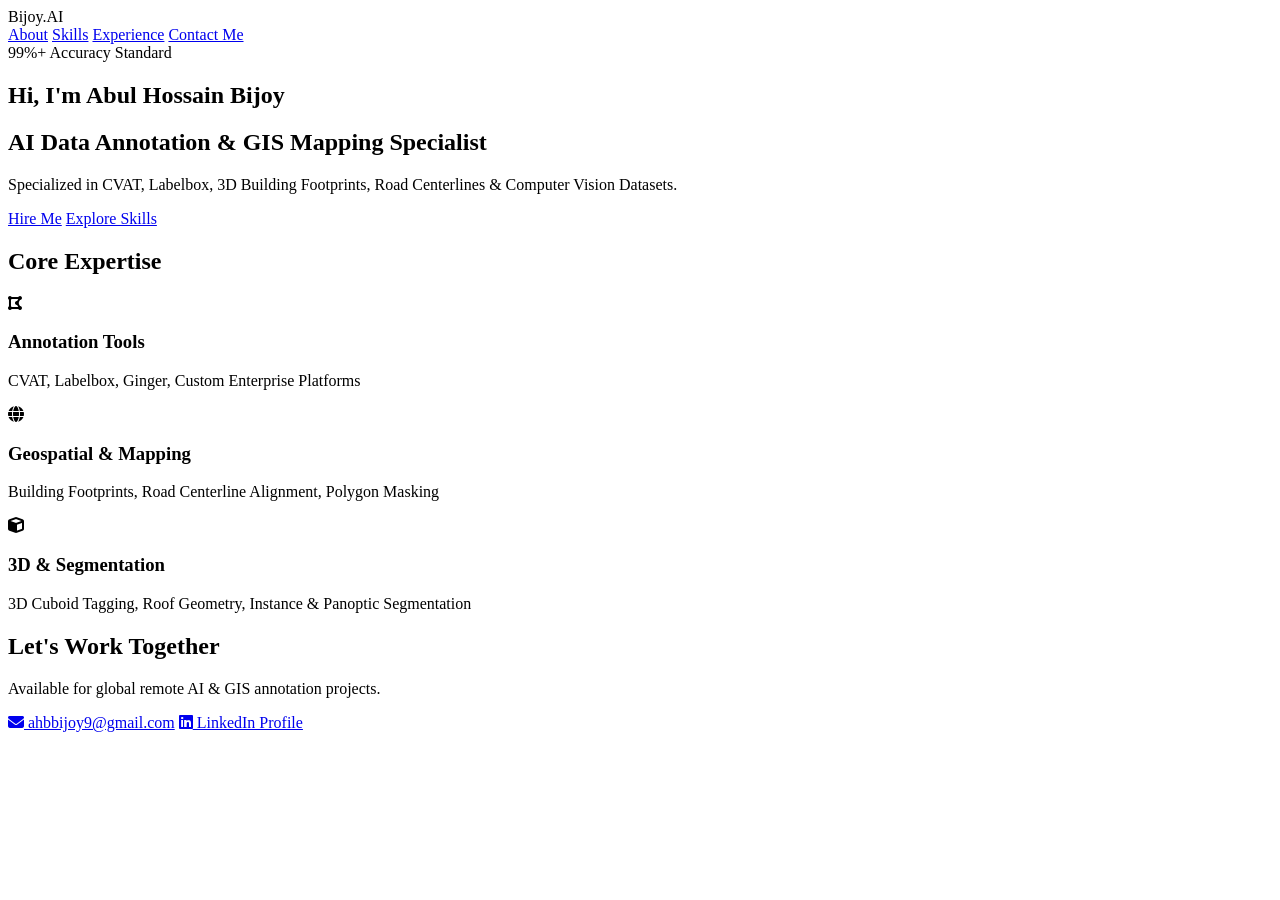
==== index.html @ e2439f21 "Rename index.html.html to index.html" ====
<!DOCTYPE html>
<html lang="en">
<head>
  <meta charset="UTF-8" />
  <meta name="viewport" content="width=device-width, initial-scale=1.0" />
  <title>Abul Hossain Bijoy | AI Data Annotation & GIS Specialist</title>
  <link rel="stylesheet" href="style.css" />
  <link rel="stylesheet" href="https://cdnjs.cloudflare.com/ajax/libs/font-awesome/6.4.0/css/all.min.css" />
</head>
<body>
  <!-- Header / Navigation -->
  <header>
    <div class="logo">Bijoy<span>.AI</span></div>
    <nav>
      <a href="#about">About</a>
      <a href="#skills">Skills</a>
      <a href="#experience">Experience</a>
      <a href="#contact" class="btn">Contact Me</a>
    </nav>
  </header>

  <!-- Hero Section -->
  <section class="hero">
    <div class="hero-content">
      <span class="badge">99%+ Accuracy Standard</span>
      <h1>Hi, I'm <span>Abul Hossain Bijoy</span></h1>
      <h2>AI Data Annotation & GIS Mapping Specialist</h2>
      <p>Specialized in CVAT, Labelbox, 3D Building Footprints, Road Centerlines & Computer Vision Datasets.</p>
      <div class="hero-buttons">
        <a href="#contact" class="btn-primary">Hire Me</a>
        <a href="#skills" class="btn-secondary">Explore Skills</a>
      </div>
    </div>
  </section>

  <!-- Skills Section -->
  <section id="skills" class="skills-section">
    <h2>Core Expertise</h2>
    <div class="skills-grid">
      <div class="skill-card">
        <i class="fa-solid fa-draw-polygon"></i>
        <h3>Annotation Tools</h3>
        <p>CVAT, Labelbox, Ginger, Custom Enterprise Platforms</p>
      </div>
      <div class="skill-card">
        <i class="fa-solid fa-globe"></i>
        <h3>Geospatial & Mapping</h3>
        <p>Building Footprints, Road Centerline Alignment, Polygon Masking</p>
      </div>
      <div class="skill-card">
        <i class="fa-solid fa-cube"></i>
        <h3>3D & Segmentation</h3>
        <p>3D Cuboid Tagging, Roof Geometry, Instance & Panoptic Segmentation</p>
      </div>
    </div>
  </section>

  <!-- Contact / Footer Section -->
  <section id="contact" class="contact-section">
    <h2>Let's Work Together</h2>
    <p>Available for global remote AI & GIS annotation projects.</p>
    <div class="contact-links">
      <a href="mailto:ahbbijoy9@gmail.com"><i class="fa-solid fa-envelope"></i> ahbbijoy9@gmail.com</a>
      <a href="https://linkedin.com/in/abul-hossain-bijoy" target="_blank"><i class="fa-brands fa-linkedin"></i> LinkedIn Profile</a>
    </div>
  </section>

  <script src="script.js"></script>
</body>
</html>
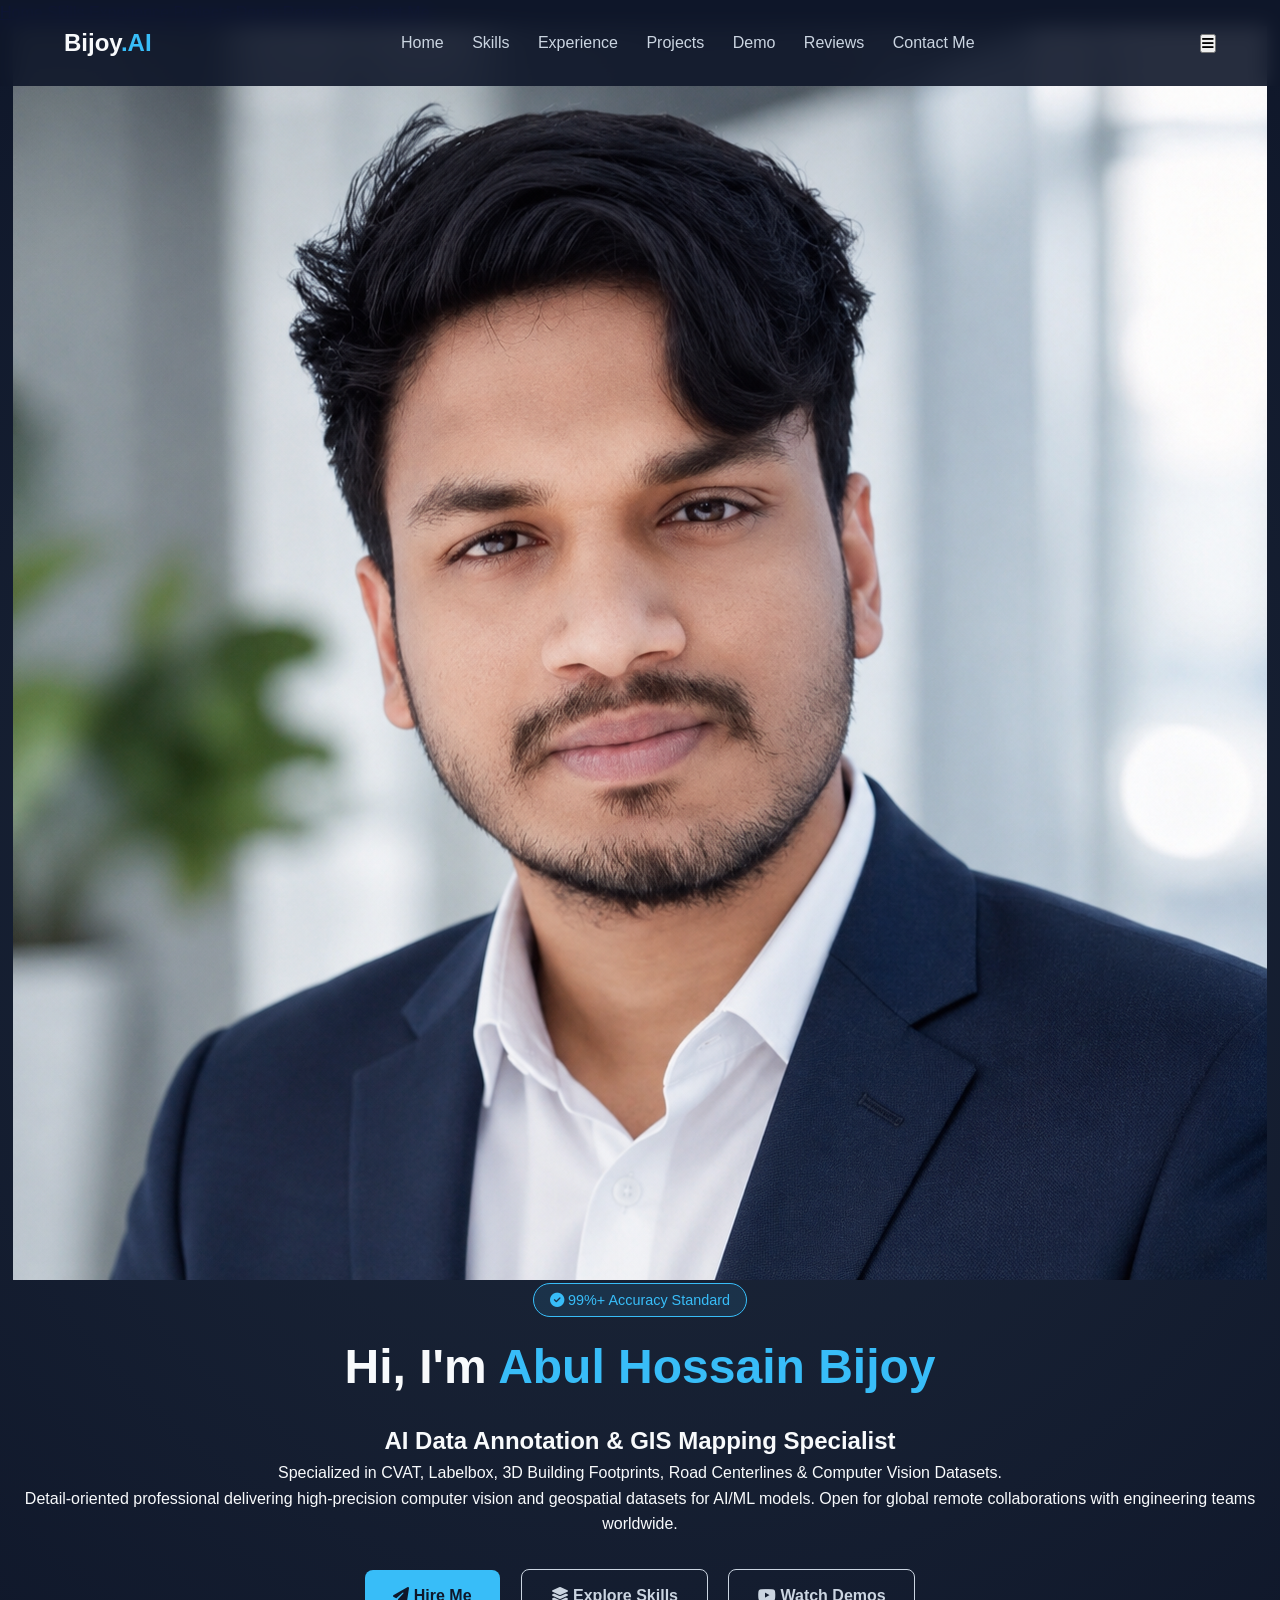
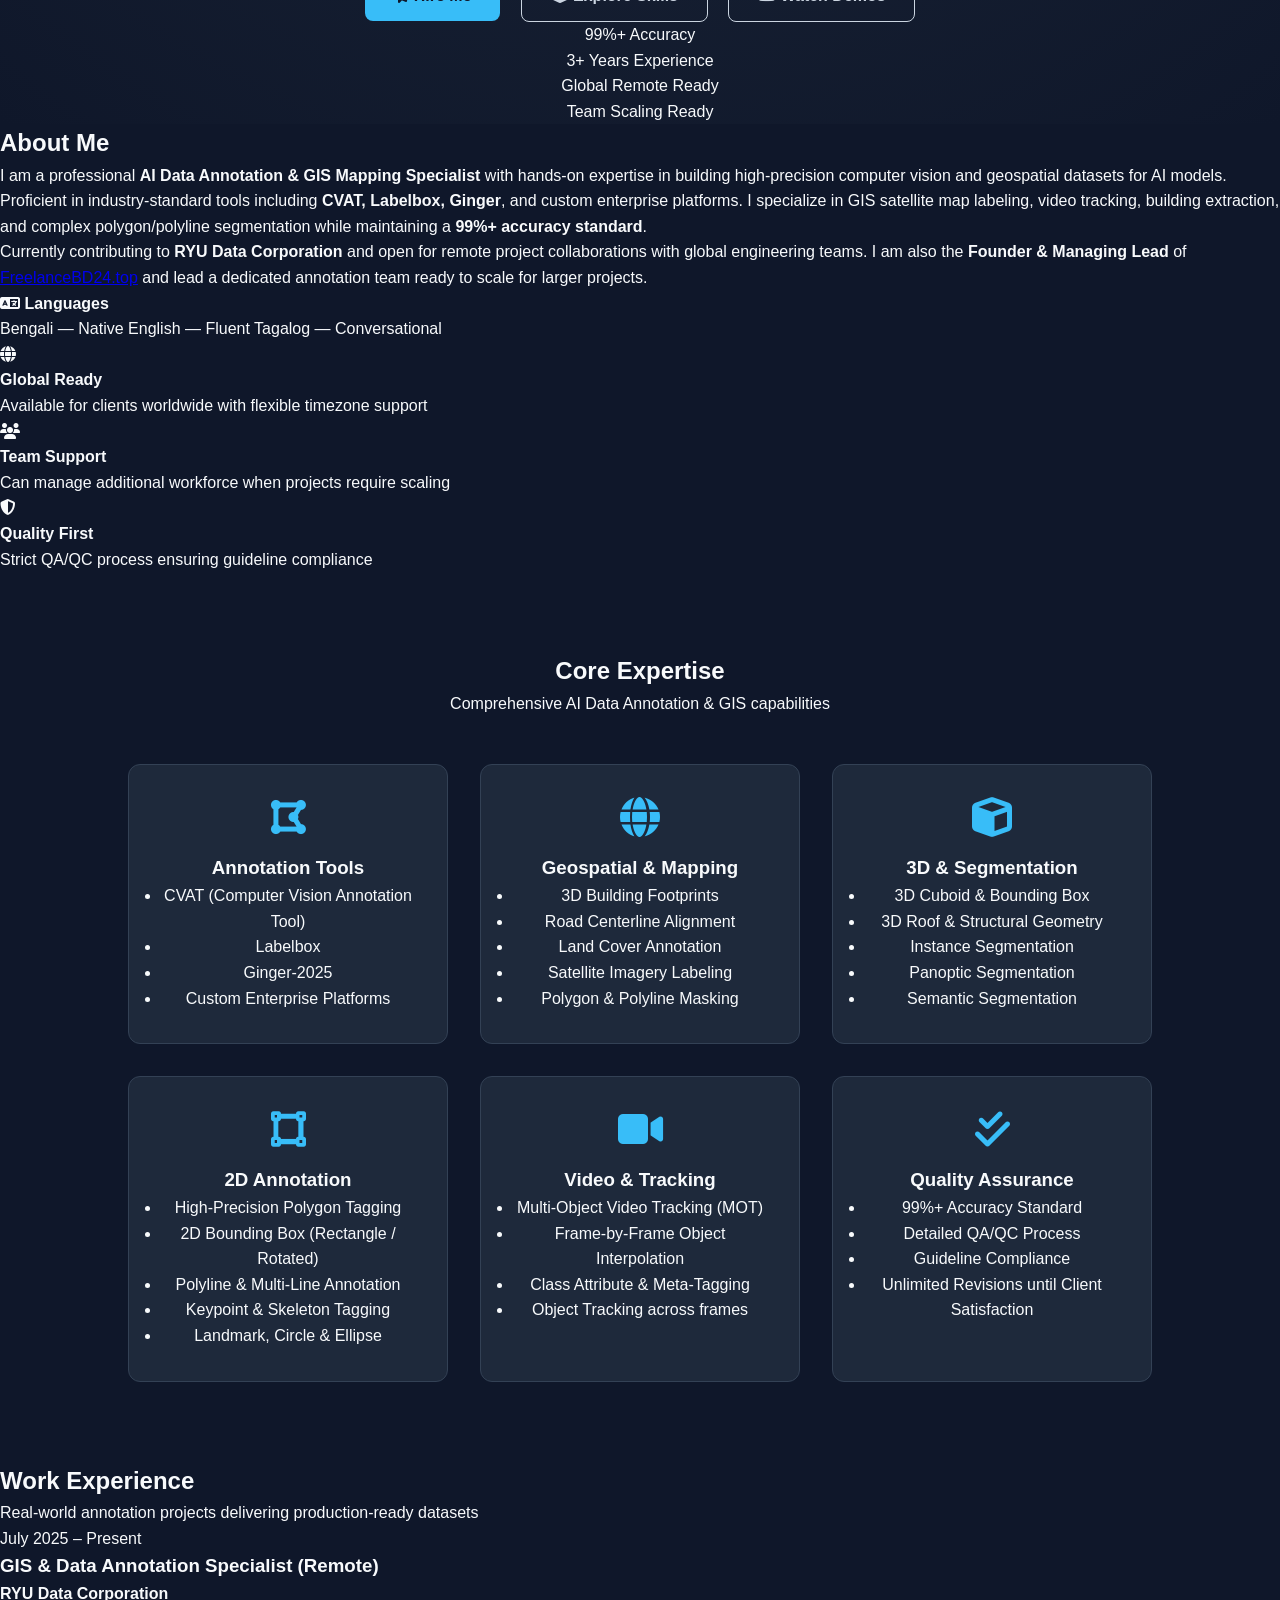
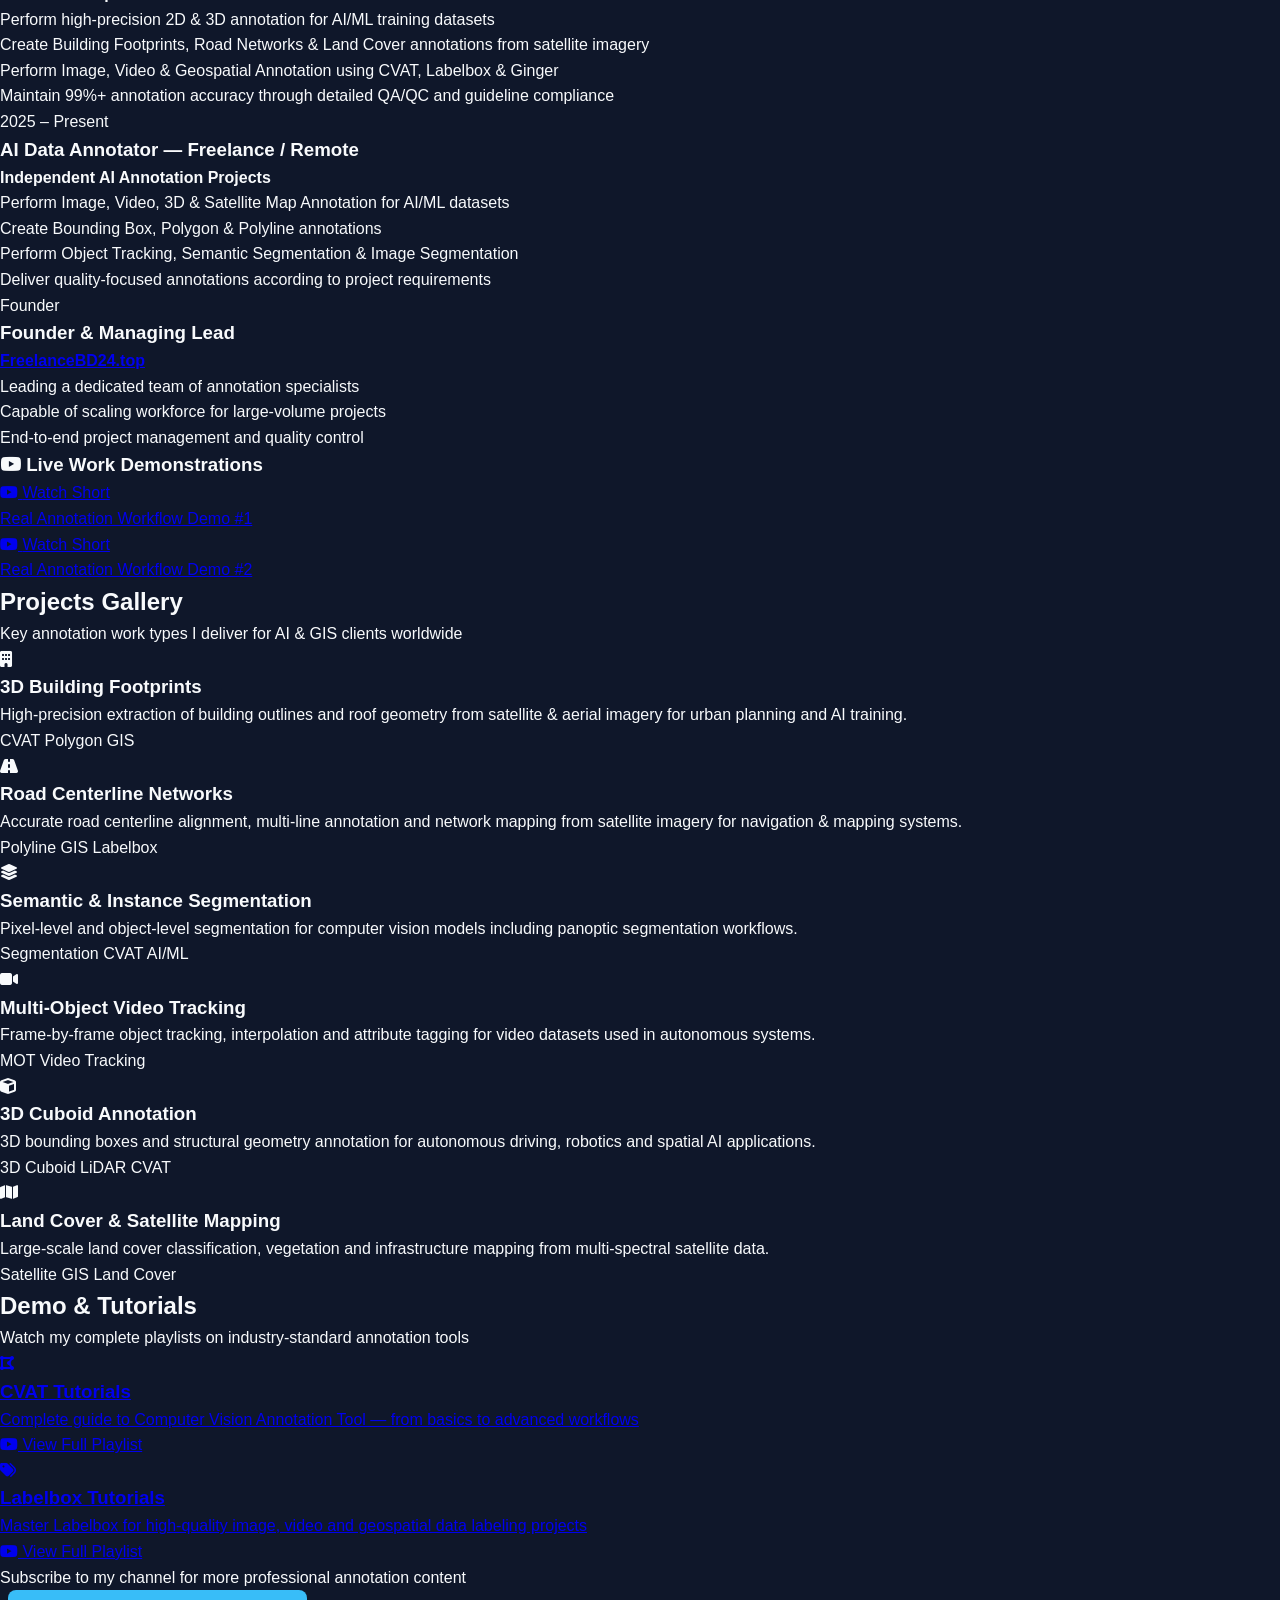
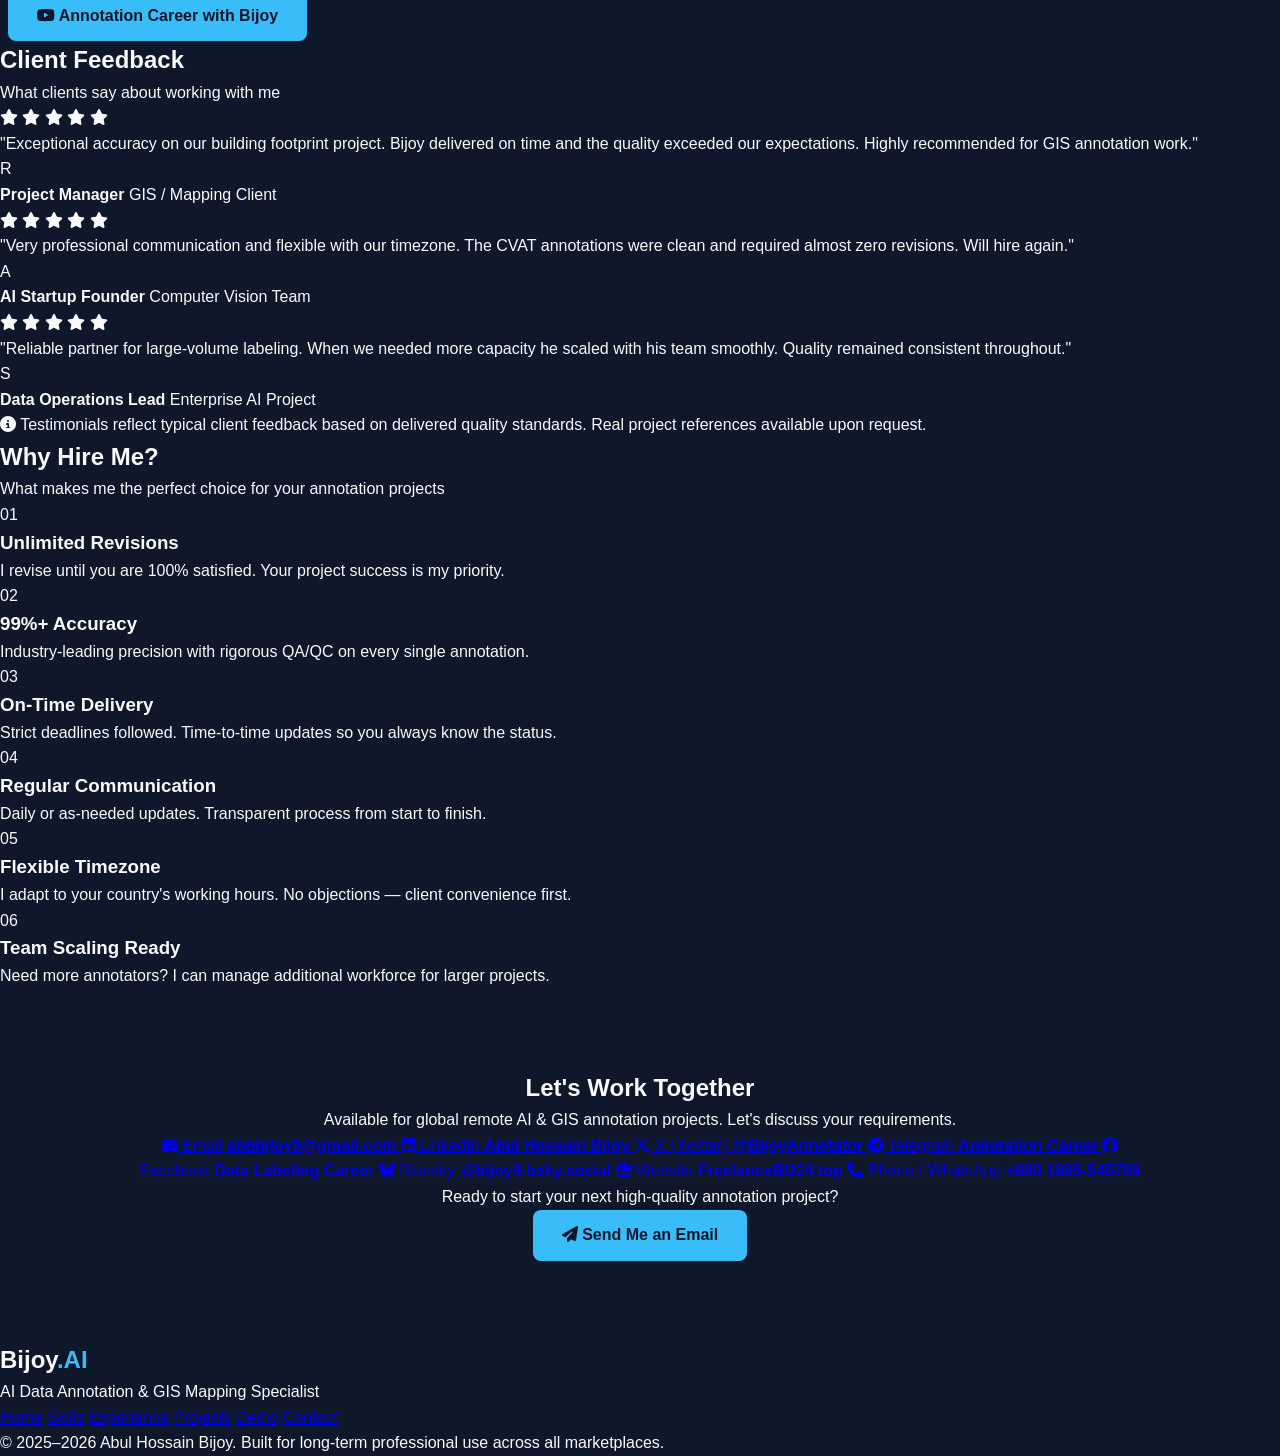
==== commit 1aa0eda0: "Update index.html" ====
--- a/index.html
+++ b/index.html
@@ -3,67 +3,566 @@
 <head>
   <meta charset="UTF-8" />
   <meta name="viewport" content="width=device-width, initial-scale=1.0" />
-  <title>Abul Hossain Bijoy | AI Data Annotation & GIS Specialist</title>
+  <meta name="description" content="Abul Hossain Bijoy - Professional AI Data Annotation & GIS Mapping Specialist. Expert in CVAT, Labelbox, 3D Building Footprints, Road Centerlines & Computer Vision Datasets. 99%+ Accuracy." />
+  <meta name="keywords" content="AI Data Annotation, GIS Mapping, CVAT, Labelbox, Computer Vision, Building Footprints, Data Labeling Specialist" />
+  <meta name="author" content="Abul Hossain Bijoy" />
+  <title>Abul Hossain Bijoy | AI Data Annotation & GIS Mapping Specialist</title>
   <link rel="stylesheet" href="style.css" />
-  <link rel="stylesheet" href="https://cdnjs.cloudflare.com/ajax/libs/font-awesome/6.4.0/css/all.min.css" />
+  <link rel="stylesheet" href="https://cdnjs.cloudflare.com/ajax/libs/font-awesome/6.5.1/css/all.min.css" />
+  <link rel="preconnect" href="https://fonts.googleapis.com">
+  <link rel="preconnect" href="https://fonts.gstatic.com" crossorigin>
+  <link href="https://fonts.googleapis.com/css2?family=Inter:wght@300;400;500;600;700;800&display=swap" rel="stylesheet">
 </head>
 <body>
   <!-- Header / Navigation -->
-  <header>
+  <header id="header">
     <div class="logo">Bijoy<span>.AI</span></div>
-    <nav>
-      <a href="#about">About</a>
+    <nav class="nav-desktop">
+      <a href="#home">Home</a>
       <a href="#skills">Skills</a>
       <a href="#experience">Experience</a>
-      <a href="#contact" class="btn">Contact Me</a>
+      <a href="#projects">Projects</a>
+      <a href="#demo">Demo</a>
+      <a href="#testimonials">Reviews</a>
+      <a href="#contact" class="btn-nav">Contact Me</a>
     </nav>
+    <button class="menu-toggle" id="menuToggle" aria-label="Toggle menu">
+      <i class="fa-solid fa-bars"></i>
+    </button>
   </header>
 
-  <!-- Hero Section -->
-  <section class="hero">
+  <!-- Mobile Nav -->
+  <div class="mobile-nav" id="mobileNav">
+    <a href="#home">Home</a>
+    <a href="#skills">Skills</a>
+    <a href="#experience">Experience</a>
+    <a href="#projects">Projects</a>
+    <a href="#demo">Demo</a>
+    <a href="#testimonials">Reviews</a>
+    <a href="#contact">Contact Me</a>
+  </div>
+
+  <!-- Hero / Home Section -->
+  <section id="home" class="hero">
     <div class="hero-content">
-      <span class="badge">99%+ Accuracy Standard</span>
+      <div class="profile-photo-wrap">
+        <img src="Profile_Photo.png" alt="Abul Hossain Bijoy - AI Data Annotation Specialist" class="profile-photo" />
+        <span class="online-dot" title="Available for work"></span>
+      </div>
+      <span class="badge"><i class="fa-solid fa-check-circle"></i> 99%+ Accuracy Standard</span>
       <h1>Hi, I'm <span>Abul Hossain Bijoy</span></h1>
       <h2>AI Data Annotation & GIS Mapping Specialist</h2>
-      <p>Specialized in CVAT, Labelbox, 3D Building Footprints, Road Centerlines & Computer Vision Datasets.</p>
+      <p class="slogan">Specialized in CVAT, Labelbox, 3D Building Footprints, Road Centerlines & Computer Vision Datasets.</p>
+      <p class="hero-desc">Detail-oriented professional delivering high-precision computer vision and geospatial datasets for AI/ML models. Open for global remote collaborations with engineering teams worldwide.</p>
       <div class="hero-buttons">
-        <a href="#contact" class="btn-primary">Hire Me</a>
-        <a href="#skills" class="btn-secondary">Explore Skills</a>
+        <a href="#contact" class="btn-primary"><i class="fa-solid fa-paper-plane"></i> Hire Me</a>
+        <a href="#skills" class="btn-secondary"><i class="fa-solid fa-layer-group"></i> Explore Skills</a>
+        <a href="#demo" class="btn-secondary"><i class="fa-brands fa-youtube"></i> Watch Demos</a>
+      </div>
+      <div class="hero-stats">
+        <div class="stat">
+          <span class="stat-num">99%+</span>
+          <span class="stat-label">Accuracy</span>
+        </div>
+        <div class="stat">
+          <span class="stat-num">3+</span>
+          <span class="stat-label">Years Experience</span>
+        </div>
+        <div class="stat">
+          <span class="stat-num">Global</span>
+          <span class="stat-label">Remote Ready</span>
+        </div>
+        <div class="stat">
+          <span class="stat-num">Team</span>
+          <span class="stat-label">Scaling Ready</span>
+        </div>
+      </div>
+    </div>
+  </section>
+
+  <!-- About / Quick Intro -->
+  <section id="about" class="about-section">
+    <div class="section-container">
+      <h2 class="section-title">About Me</h2>
+      <div class="about-grid">
+        <div class="about-text">
+          <p>I am a professional <strong>AI Data Annotation & GIS Mapping Specialist</strong> with hands-on expertise in building high-precision computer vision and geospatial datasets for AI models.</p>
+          <p>Proficient in industry-standard tools including <strong>CVAT, Labelbox, Ginger</strong>, and custom enterprise platforms. I specialize in GIS satellite map labeling, video tracking, building extraction, and complex polygon/polyline segmentation while maintaining a <strong>99%+ accuracy standard</strong>.</p>
+          <p>Currently contributing to <strong>RYU Data Corporation</strong> and open for remote project collaborations with global engineering teams. I am also the <strong>Founder & Managing Lead</strong> of <a href="https://freelancebd24.top" target="_blank" rel="noopener">FreelanceBD24.top</a> and lead a dedicated annotation team ready to scale for larger projects.</p>
+          <div class="languages">
+            <h4><i class="fa-solid fa-language"></i> Languages</h4>
+            <div class="lang-tags">
+              <span>Bengali — Native</span>
+              <span>English — Fluent</span>
+              <span>Tagalog — Conversational</span>
+            </div>
+          </div>
+        </div>
+        <div class="about-highlights">
+          <div class="highlight-card">
+            <i class="fa-solid fa-globe"></i>
+            <h4>Global Ready</h4>
+            <p>Available for clients worldwide with flexible timezone support</p>
+          </div>
+          <div class="highlight-card">
+            <i class="fa-solid fa-users"></i>
+            <h4>Team Support</h4>
+            <p>Can manage additional workforce when projects require scaling</p>
+          </div>
+          <div class="highlight-card">
+            <i class="fa-solid fa-shield-halved"></i>
+            <h4>Quality First</h4>
+            <p>Strict QA/QC process ensuring guideline compliance</p>
+          </div>
+        </div>
       </div>
     </div>
   </section>
 
   <!-- Skills Section -->
   <section id="skills" class="skills-section">
-    <h2>Core Expertise</h2>
-    <div class="skills-grid">
-      <div class="skill-card">
-        <i class="fa-solid fa-draw-polygon"></i>
-        <h3>Annotation Tools</h3>
-        <p>CVAT, Labelbox, Ginger, Custom Enterprise Platforms</p>
-      </div>
-      <div class="skill-card">
-        <i class="fa-solid fa-globe"></i>
-        <h3>Geospatial & Mapping</h3>
-        <p>Building Footprints, Road Centerline Alignment, Polygon Masking</p>
-      </div>
-      <div class="skill-card">
-        <i class="fa-solid fa-cube"></i>
-        <h3>3D & Segmentation</h3>
-        <p>3D Cuboid Tagging, Roof Geometry, Instance & Panoptic Segmentation</p>
-      </div>
-    </div>
-  </section>
-
-  <!-- Contact / Footer Section -->
+    <div class="section-container">
+      <h2 class="section-title">Core Expertise</h2>
+      <p class="section-subtitle">Comprehensive AI Data Annotation & GIS capabilities</p>
+      
+      <div class="skills-grid">
+        <div class="skill-card">
+          <div class="skill-icon"><i class="fa-solid fa-draw-polygon"></i></div>
+          <h3>Annotation Tools</h3>
+          <ul>
+            <li>CVAT (Computer Vision Annotation Tool)</li>
+            <li>Labelbox</li>
+            <li>Ginger-2025</li>
+            <li>Custom Enterprise Platforms</li>
+          </ul>
+        </div>
+
+        <div class="skill-card">
+          <div class="skill-icon"><i class="fa-solid fa-globe"></i></div>
+          <h3>Geospatial & Mapping</h3>
+          <ul>
+            <li>3D Building Footprints</li>
+            <li>Road Centerline Alignment</li>
+            <li>Land Cover Annotation</li>
+            <li>Satellite Imagery Labeling</li>
+            <li>Polygon & Polyline Masking</li>
+          </ul>
+        </div>
+
+        <div class="skill-card">
+          <div class="skill-icon"><i class="fa-solid fa-cube"></i></div>
+          <h3>3D & Segmentation</h3>
+          <ul>
+            <li>3D Cuboid & Bounding Box</li>
+            <li>3D Roof & Structural Geometry</li>
+            <li>Instance Segmentation</li>
+            <li>Panoptic Segmentation</li>
+            <li>Semantic Segmentation</li>
+          </ul>
+        </div>
+
+        <div class="skill-card">
+          <div class="skill-icon"><i class="fa-solid fa-vector-square"></i></div>
+          <h3>2D Annotation</h3>
+          <ul>
+            <li>High-Precision Polygon Tagging</li>
+            <li>2D Bounding Box (Rectangle / Rotated)</li>
+            <li>Polyline & Multi-Line Annotation</li>
+            <li>Keypoint & Skeleton Tagging</li>
+            <li>Landmark, Circle & Ellipse</li>
+          </ul>
+        </div>
+
+        <div class="skill-card">
+          <div class="skill-icon"><i class="fa-solid fa-video"></i></div>
+          <h3>Video & Tracking</h3>
+          <ul>
+            <li>Multi-Object Video Tracking (MOT)</li>
+            <li>Frame-by-Frame Object Interpolation</li>
+            <li>Class Attribute & Meta-Tagging</li>
+            <li>Object Tracking across frames</li>
+          </ul>
+        </div>
+
+        <div class="skill-card">
+          <div class="skill-icon"><i class="fa-solid fa-check-double"></i></div>
+          <h3>Quality Assurance</h3>
+          <ul>
+            <li>99%+ Accuracy Standard</li>
+            <li>Detailed QA/QC Process</li>
+            <li>Guideline Compliance</li>
+            <li>Unlimited Revisions until Client Satisfaction</li>
+          </ul>
+        </div>
+      </div>
+    </div>
+  </section>
+
+  <!-- Experience Section -->
+  <section id="experience" class="experience-section">
+    <div class="section-container">
+      <h2 class="section-title">Work Experience</h2>
+      <p class="section-subtitle">Real-world annotation projects delivering production-ready datasets</p>
+
+      <div class="timeline">
+        <div class="timeline-item">
+          <div class="timeline-marker"></div>
+          <div class="timeline-content">
+            <span class="timeline-date">July 2025 – Present</span>
+            <h3>GIS & Data Annotation Specialist (Remote)</h3>
+            <h4>RYU Data Corporation</h4>
+            <ul>
+              <li>Perform high-precision 2D & 3D annotation for AI/ML training datasets</li>
+              <li>Create Building Footprints, Road Networks & Land Cover annotations from satellite imagery</li>
+              <li>Perform Image, Video & Geospatial Annotation using CVAT, Labelbox & Ginger</li>
+              <li>Maintain 99%+ annotation accuracy through detailed QA/QC and guideline compliance</li>
+            </ul>
+          </div>
+        </div>
+
+        <div class="timeline-item">
+          <div class="timeline-marker"></div>
+          <div class="timeline-content">
+            <span class="timeline-date">2025 – Present</span>
+            <h3>AI Data Annotator — Freelance / Remote</h3>
+            <h4>Independent AI Annotation Projects</h4>
+            <ul>
+              <li>Perform Image, Video, 3D & Satellite Map Annotation for AI/ML datasets</li>
+              <li>Create Bounding Box, Polygon & Polyline annotations</li>
+              <li>Perform Object Tracking, Semantic Segmentation & Image Segmentation</li>
+              <li>Deliver quality-focused annotations according to project requirements</li>
+            </ul>
+          </div>
+        </div>
+
+        <div class="timeline-item">
+          <div class="timeline-marker"></div>
+          <div class="timeline-content">
+            <span class="timeline-date">Founder</span>
+            <h3>Founder & Managing Lead</h3>
+            <h4><a href="https://freelancebd24.top" target="_blank" rel="noopener">FreelanceBD24.top</a></h4>
+            <ul>
+              <li>Leading a dedicated team of annotation specialists</li>
+              <li>Capable of scaling workforce for large-volume projects</li>
+              <li>End-to-end project management and quality control</li>
+            </ul>
+          </div>
+        </div>
+      </div>
+
+      <!-- Work Samples / Shorts -->
+      <div class="work-samples">
+        <h3><i class="fa-brands fa-youtube"></i> Live Work Demonstrations</h3>
+        <div class="samples-grid">
+          <a href="https://www.youtube.com/shorts/JsuwKmU4Kvo" target="_blank" rel="noopener" class="sample-card">
+            <div class="sample-thumb">
+              <i class="fa-brands fa-youtube"></i>
+              <span>Watch Short</span>
+            </div>
+            <p>Real Annotation Workflow Demo #1</p>
+          </a>
+          <a href="https://www.youtube.com/shorts/M6vo9xz1WRA" target="_blank" rel="noopener" class="sample-card">
+            <div class="sample-thumb">
+              <i class="fa-brands fa-youtube"></i>
+              <span>Watch Short</span>
+            </div>
+            <p>Real Annotation Workflow Demo #2</p>
+          </a>
+        </div>
+      </div>
+    </div>
+  </section>
+
+  <!-- Projects Gallery Section -->
+  <section id="projects" class="projects-section">
+    <div class="section-container">
+      <h2 class="section-title">Projects Gallery</h2>
+      <p class="section-subtitle">Key annotation work types I deliver for AI & GIS clients worldwide</p>
+
+      <div class="projects-grid">
+        <div class="project-card">
+          <div class="project-icon"><i class="fa-solid fa-building"></i></div>
+          <h3>3D Building Footprints</h3>
+          <p>High-precision extraction of building outlines and roof geometry from satellite & aerial imagery for urban planning and AI training.</p>
+          <div class="project-tags">
+            <span>CVAT</span>
+            <span>Polygon</span>
+            <span>GIS</span>
+          </div>
+        </div>
+
+        <div class="project-card">
+          <div class="project-icon"><i class="fa-solid fa-road"></i></div>
+          <h3>Road Centerline Networks</h3>
+          <p>Accurate road centerline alignment, multi-line annotation and network mapping from satellite imagery for navigation & mapping systems.</p>
+          <div class="project-tags">
+            <span>Polyline</span>
+            <span>GIS</span>
+            <span>Labelbox</span>
+          </div>
+        </div>
+
+        <div class="project-card">
+          <div class="project-icon"><i class="fa-solid fa-layer-group"></i></div>
+          <h3>Semantic & Instance Segmentation</h3>
+          <p>Pixel-level and object-level segmentation for computer vision models including panoptic segmentation workflows.</p>
+          <div class="project-tags">
+            <span>Segmentation</span>
+            <span>CVAT</span>
+            <span>AI/ML</span>
+          </div>
+        </div>
+
+        <div class="project-card">
+          <div class="project-icon"><i class="fa-solid fa-video"></i></div>
+          <h3>Multi-Object Video Tracking</h3>
+          <p>Frame-by-frame object tracking, interpolation and attribute tagging for video datasets used in autonomous systems.</p>
+          <div class="project-tags">
+            <span>MOT</span>
+            <span>Video</span>
+            <span>Tracking</span>
+          </div>
+        </div>
+
+        <div class="project-card">
+          <div class="project-icon"><i class="fa-solid fa-cube"></i></div>
+          <h3>3D Cuboid Annotation</h3>
+          <p>3D bounding boxes and structural geometry annotation for autonomous driving, robotics and spatial AI applications.</p>
+          <div class="project-tags">
+            <span>3D Cuboid</span>
+            <span>LiDAR</span>
+            <span>CVAT</span>
+          </div>
+        </div>
+
+        <div class="project-card">
+          <div class="project-icon"><i class="fa-solid fa-map"></i></div>
+          <h3>Land Cover & Satellite Mapping</h3>
+          <p>Large-scale land cover classification, vegetation and infrastructure mapping from multi-spectral satellite data.</p>
+          <div class="project-tags">
+            <span>Satellite</span>
+            <span>GIS</span>
+            <span>Land Cover</span>
+          </div>
+        </div>
+      </div>
+    </div>
+  </section>
+
+  <!-- Demo / YouTube Section -->
+  <section id="demo" class="demo-section">
+    <div class="section-container">
+      <h2 class="section-title">Demo & Tutorials</h2>
+      <p class="section-subtitle">Watch my complete playlists on industry-standard annotation tools</p>
+
+      <div class="playlist-grid">
+        <a href="https://www.youtube.com/playlist?list=PLMf0ktokQtoY" target="_blank" rel="noopener" class="playlist-card">
+          <div class="playlist-icon"><i class="fa-solid fa-draw-polygon"></i></div>
+          <h3>CVAT Tutorials</h3>
+          <p>Complete guide to Computer Vision Annotation Tool — from basics to advanced workflows</p>
+          <span class="playlist-link"><i class="fa-brands fa-youtube"></i> View Full Playlist</span>
+        </a>
+
+        <a href="https://www.youtube.com/playlist?list=PLTjekSHCtKEU" target="_blank" rel="noopener" class="playlist-card">
+          <div class="playlist-icon"><i class="fa-solid fa-tags"></i></div>
+          <h3>Labelbox Tutorials</h3>
+          <p>Master Labelbox for high-quality image, video and geospatial data labeling projects</p>
+          <span class="playlist-link"><i class="fa-brands fa-youtube"></i> View Full Playlist</span>
+        </a>
+      </div>
+
+      <div class="channel-cta">
+        <p>Subscribe to my channel for more professional annotation content</p>
+        <a href="https://www.youtube.com/@AnnotationCareerwithBijoy" target="_blank" rel="noopener" class="btn-primary">
+          <i class="fa-brands fa-youtube"></i> Annotation Career with Bijoy
+        </a>
+      </div>
+    </div>
+  </section>
+
+  <!-- Testimonials Section -->
+  <section id="testimonials" class="testimonials-section">
+    <div class="section-container">
+      <h2 class="section-title">Client Feedback</h2>
+      <p class="section-subtitle">What clients say about working with me</p>
+
+      <div class="testimonials-grid">
+        <div class="testimonial-card">
+          <div class="stars">
+            <i class="fa-solid fa-star"></i>
+            <i class="fa-solid fa-star"></i>
+            <i class="fa-solid fa-star"></i>
+            <i class="fa-solid fa-star"></i>
+            <i class="fa-solid fa-star"></i>
+          </div>
+          <p class="quote">"Exceptional accuracy on our building footprint project. Bijoy delivered on time and the quality exceeded our expectations. Highly recommended for GIS annotation work."</p>
+          <div class="client-info">
+            <div class="client-avatar">R</div>
+            <div>
+              <strong>Project Manager</strong>
+              <span>GIS / Mapping Client</span>
+            </div>
+          </div>
+        </div>
+
+        <div class="testimonial-card">
+          <div class="stars">
+            <i class="fa-solid fa-star"></i>
+            <i class="fa-solid fa-star"></i>
+            <i class="fa-solid fa-star"></i>
+            <i class="fa-solid fa-star"></i>
+            <i class="fa-solid fa-star"></i>
+          </div>
+          <p class="quote">"Very professional communication and flexible with our timezone. The CVAT annotations were clean and required almost zero revisions. Will hire again."</p>
+          <div class="client-info">
+            <div class="client-avatar">A</div>
+            <div>
+              <strong>AI Startup Founder</strong>
+              <span>Computer Vision Team</span>
+            </div>
+          </div>
+        </div>
+
+        <div class="testimonial-card">
+          <div class="stars">
+            <i class="fa-solid fa-star"></i>
+            <i class="fa-solid fa-star"></i>
+            <i class="fa-solid fa-star"></i>
+            <i class="fa-solid fa-star"></i>
+            <i class="fa-solid fa-star"></i>
+          </div>
+          <p class="quote">"Reliable partner for large-volume labeling. When we needed more capacity he scaled with his team smoothly. Quality remained consistent throughout."</p>
+          <div class="client-info">
+            <div class="client-avatar">S</div>
+            <div>
+              <strong>Data Operations Lead</strong>
+              <span>Enterprise AI Project</span>
+            </div>
+          </div>
+        </div>
+      </div>
+
+      <p class="testimonial-note"><i class="fa-solid fa-info-circle"></i> Testimonials reflect typical client feedback based on delivered quality standards. Real project references available upon request.</p>
+    </div>
+  </section>
+
+  <!-- Why Hire Me Section -->
+  <section id="why-me" class="why-section">
+    <div class="section-container">
+      <h2 class="section-title">Why Hire Me?</h2>
+      <p class="section-subtitle">What makes me the perfect choice for your annotation projects</p>
+
+      <div class="why-grid">
+        <div class="why-card">
+          <div class="why-num">01</div>
+          <h3>Unlimited Revisions</h3>
+          <p>I revise until you are 100% satisfied. Your project success is my priority.</p>
+        </div>
+        <div class="why-card">
+          <div class="why-num">02</div>
+          <h3>99%+ Accuracy</h3>
+          <p>Industry-leading precision with rigorous QA/QC on every single annotation.</p>
+        </div>
+        <div class="why-card">
+          <div class="why-num">03</div>
+          <h3>On-Time Delivery</h3>
+          <p>Strict deadlines followed. Time-to-time updates so you always know the status.</p>
+        </div>
+        <div class="why-card">
+          <div class="why-num">04</div>
+          <h3>Regular Communication</h3>
+          <p>Daily or as-needed updates. Transparent process from start to finish.</p>
+        </div>
+        <div class="why-card">
+          <div class="why-num">05</div>
+          <h3>Flexible Timezone</h3>
+          <p>I adapt to your country's working hours. No objections — client convenience first.</p>
+        </div>
+        <div class="why-card">
+          <div class="why-num">06</div>
+          <h3>Team Scaling Ready</h3>
+          <p>Need more annotators? I can manage additional workforce for larger projects.</p>
+        </div>
+      </div>
+    </div>
+  </section>
+
+  <!-- Contact Section -->
   <section id="contact" class="contact-section">
-    <h2>Let's Work Together</h2>
-    <p>Available for global remote AI & GIS annotation projects.</p>
-    <div class="contact-links">
-      <a href="mailto:ahbbijoy9@gmail.com"><i class="fa-solid fa-envelope"></i> ahbbijoy9@gmail.com</a>
-      <a href="https://linkedin.com/in/abul-hossain-bijoy" target="_blank"><i class="fa-brands fa-linkedin"></i> LinkedIn Profile</a>
-    </div>
-  </section>
+    <div class="section-container">
+      <h2 class="section-title">Let's Work Together</h2>
+      <p class="section-subtitle">Available for global remote AI & GIS annotation projects. Let's discuss your requirements.</p>
+
+      <div class="contact-grid">
+        <a href="mailto:ahbbijoy9@gmail.com" class="contact-card">
+          <i class="fa-solid fa-envelope"></i>
+          <span>Email</span>
+          <strong>ahbbijoy9@gmail.com</strong>
+        </a>
+        <a href="https://www.linkedin.com/in/abul-hossain-bijoy" target="_blank" rel="noopener" class="contact-card">
+          <i class="fa-brands fa-linkedin"></i>
+          <span>LinkedIn</span>
+          <strong>Abul Hossain Bijoy</strong>
+        </a>
+        <a href="https://x.com/BijoyAnnotator" target="_blank" rel="noopener" class="contact-card">
+          <i class="fa-brands fa-x-twitter"></i>
+          <span>X (Twitter)</span>
+          <strong>@BijoyAnnotator</strong>
+        </a>
+        <a href="https://t.me/Annotation_Career_with_Bijoy" target="_blank" rel="noopener" class="contact-card">
+          <i class="fa-brands fa-telegram"></i>
+          <span>Telegram</span>
+          <strong>Annotation Career</strong>
+        </a>
+        <a href="https://www.facebook.com/DataLabelingCareer" target="_blank" rel="noopener" class="contact-card">
+          <i class="fa-brands fa-facebook"></i>
+          <span>Facebook</span>
+          <strong>Data Labeling Career</strong>
+        </a>
+        <a href="https://bsky.app/profile/bijoy9.bsky.social" target="_blank" rel="noopener" class="contact-card">
+          <i class="fa-brands fa-bluesky"></i>
+          <span>Bluesky</span>
+          <strong>@bijoy9.bsky.social</strong>
+        </a>
+        <a href="https://freelancebd24.top" target="_blank" rel="noopener" class="contact-card">
+          <i class="fa-solid fa-globe"></i>
+          <span>Website</span>
+          <strong>FreelanceBD24.top</strong>
+        </a>
+        <a href="tel:+8801865545759" class="contact-card">
+          <i class="fa-solid fa-phone"></i>
+          <span>Phone / WhatsApp</span>
+          <strong>+880 1865-545759</strong>
+        </a>
+      </div>
+
+      <div class="final-cta">
+        <p>Ready to start your next high-quality annotation project?</p>
+        <a href="mailto:ahbbijoy9@gmail.com" class="btn-primary btn-large">
+          <i class="fa-solid fa-paper-plane"></i> Send Me an Email
+        </a>
+      </div>
+    </div>
+  </section>
+
+  <!-- Footer -->
+  <footer>
+    <div class="footer-content">
+      <div class="footer-brand">
+        <div class="logo">Bijoy<span>.AI</span></div>
+        <p>AI Data Annotation & GIS Mapping Specialist</p>
+      </div>
+      <div class="footer-links">
+        <a href="#home">Home</a>
+        <a href="#skills">Skills</a>
+        <a href="#experience">Experience</a>
+        <a href="#projects">Projects</a>
+        <a href="#demo">Demo</a>
+        <a href="#contact">Contact</a>
+      </div>
+      <p class="copyright">© 2025–2026 Abul Hossain Bijoy. Built for long-term professional use across all marketplaces.</p>
+    </div>
+  </footer>
 
   <script src="script.js"></script>
 </body>
--- a/style.css
+++ b/style.css
@@ -0,0 +1,135 @@
+* {
+  margin: 0;
+  padding: 0;
+  box-sizing: border-box;
+  font-family: 'Segoe UI', Tahoma, Geneva, Verdana, sans-serif;
+}
+
+body {
+  background-color: #0f172a;
+  color: #f8fafc;
+  line-height: 1.6;
+}
+
+header {
+  display: flex;
+  justify-content: space-between;
+  align-items: center;
+  padding: 1.5rem 5%;
+  background: rgba(15, 23, 42, 0.9);
+  position: fixed;
+  width: 100%;
+  top: 0;
+  z-index: 1000;
+  backdrop-filter: blur(10px);
+}
+
+.logo {
+  font-size: 1.5rem;
+  font-weight: bold;
+}
+.logo span { color: #38bdf8; }
+
+nav a {
+  color: #cbd5e1;
+  text-decoration: none;
+  margin-left: 1.5rem;
+  transition: 0.3s;
+}
+
+nav a:hover { color: #38bdf8; }
+
+.hero {
+  min-height: 100vh;
+  display: flex;
+  align-items: center;
+  justify-content: center;
+  text-align: center;
+  padding: 0 1rem;
+  background: radial-gradient(circle at center, #1e293b 0%, #0f172a 100%);
+}
+
+.badge {
+  background: rgba(56, 189, 248, 0.1);
+  color: #38bdf8;
+  padding: 0.5rem 1rem;
+  border-radius: 20px;
+  border: 1px solid #38bdf8;
+  font-size: 0.9rem;
+}
+
+.hero h1 {
+  font-size: 3rem;
+  margin: 1rem 0;
+}
+.hero h1 span { color: #38bdf8; }
+
+.hero-buttons {
+  margin-top: 2rem;
+}
+
+.btn-primary, .btn-secondary {
+  padding: 0.8rem 1.8rem;
+  border-radius: 8px;
+  text-decoration: none;
+  font-weight: bold;
+  margin: 0 0.5rem;
+  display: inline-block;
+  transition: 0.3s;
+}
+
+.btn-primary {
+  background: #38bdf8;
+  color: #0f172a;
+}
+
+.btn-secondary {
+  border: 1px solid #cbd5e1;
+  color: #cbd5e1;
+}
+
+.btn-primary:hover { transform: translateY(-3px); box-shadow: 0 10px 20px rgba(56,189,248,0.3); }
+
+.skills-section, .contact-section {
+  padding: 5rem 10%;
+  text-align: center;
+}
+
+.skills-grid {
+  display: grid;
+  grid-template-columns: repeat(auto-fit, minmax(250px, 1fr));
+  gap: 2rem;
+  margin-top: 3rem;
+}
+
+.skill-card {
+  background: #1e293b;
+  padding: 2rem;
+  border-radius: 12px;
+  border: 1px solid #334155;
+  transition: 0.3s;
+}
+
+.skill-card:hover {
+  transform: translateY(-5px);
+  border-color: #38bdf8;
+}
+
+.skill-card i {
+  font-size: 2.5rem;
+  color: #38bdf8;
+  margin-bottom: 1rem;
+}
+
+.contact-links {
+  margin-top: 2rem;
+  display: flex;
+  justify-content: center;
+  gap: 2rem;
+}
+
+.contact-links a {
+  color: #38bdf8;
+  text-decoration: none;
+  font-size: 1.1rem;
+}
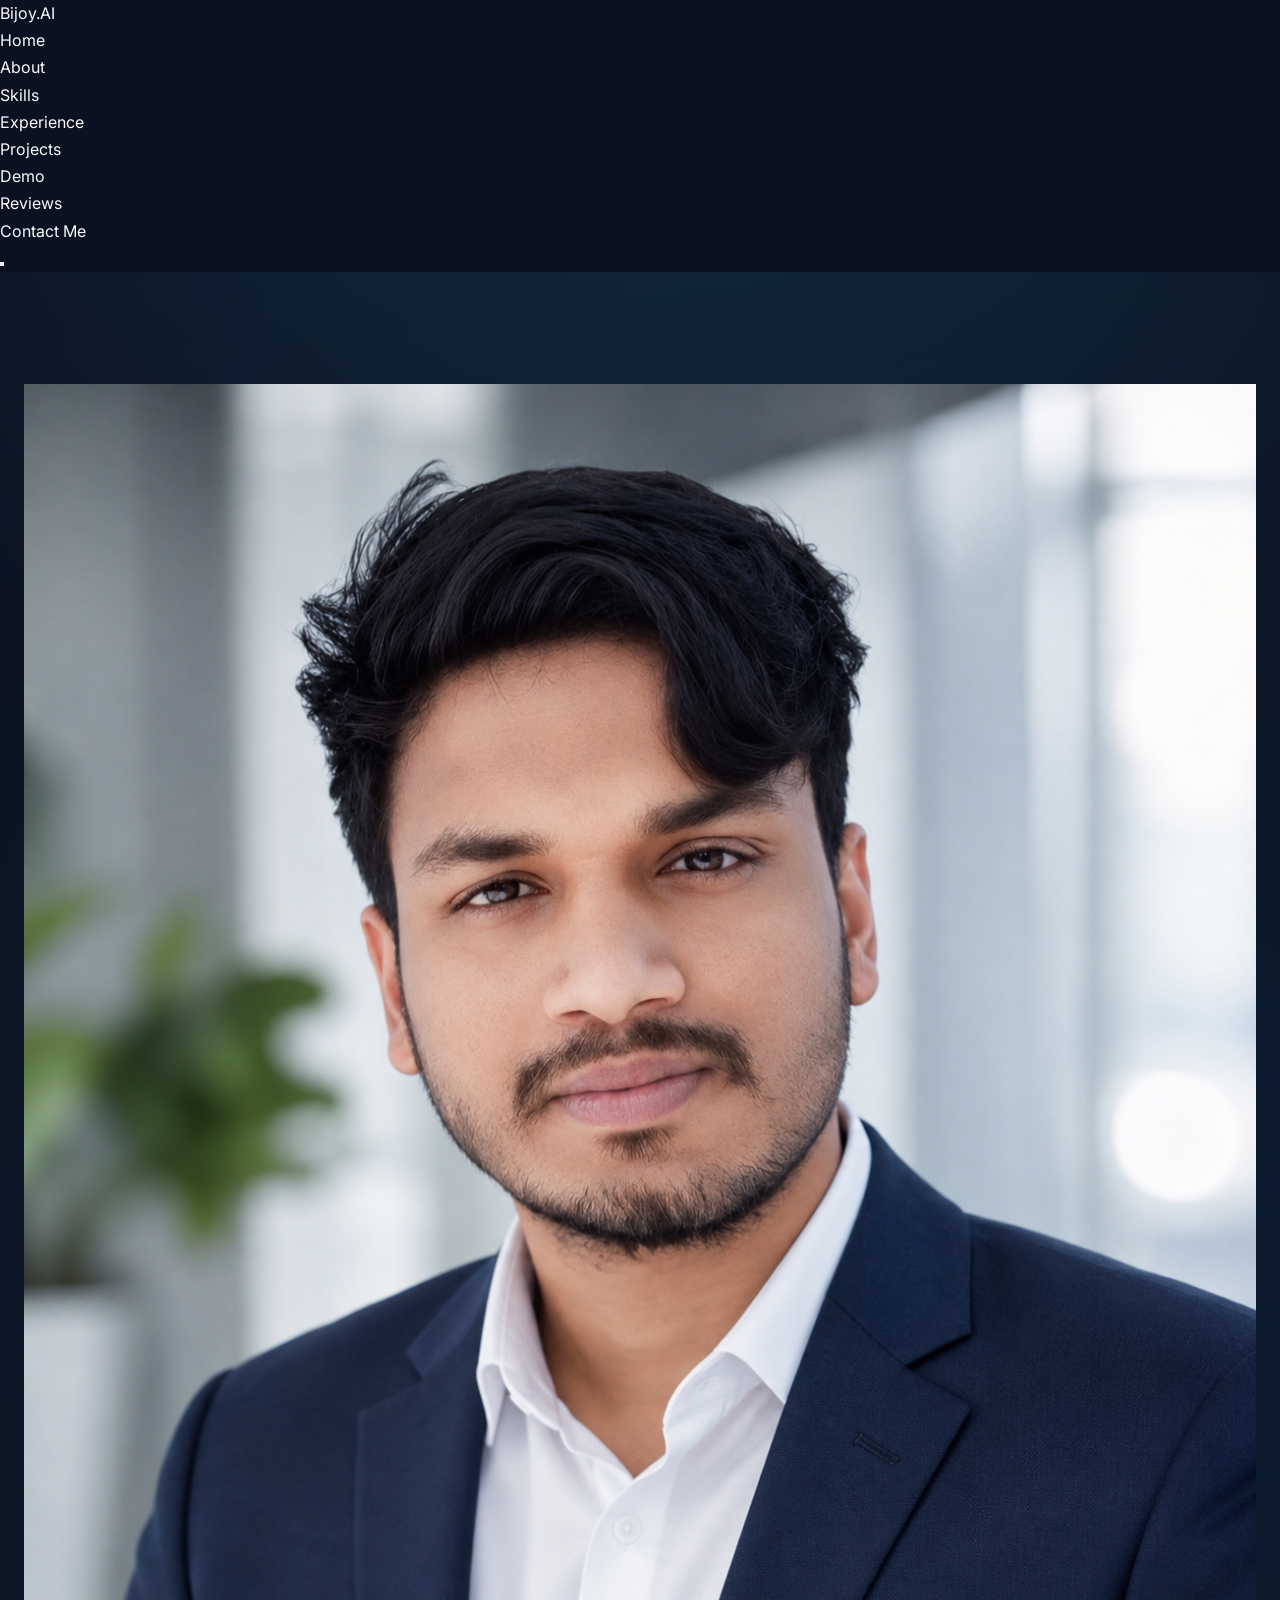
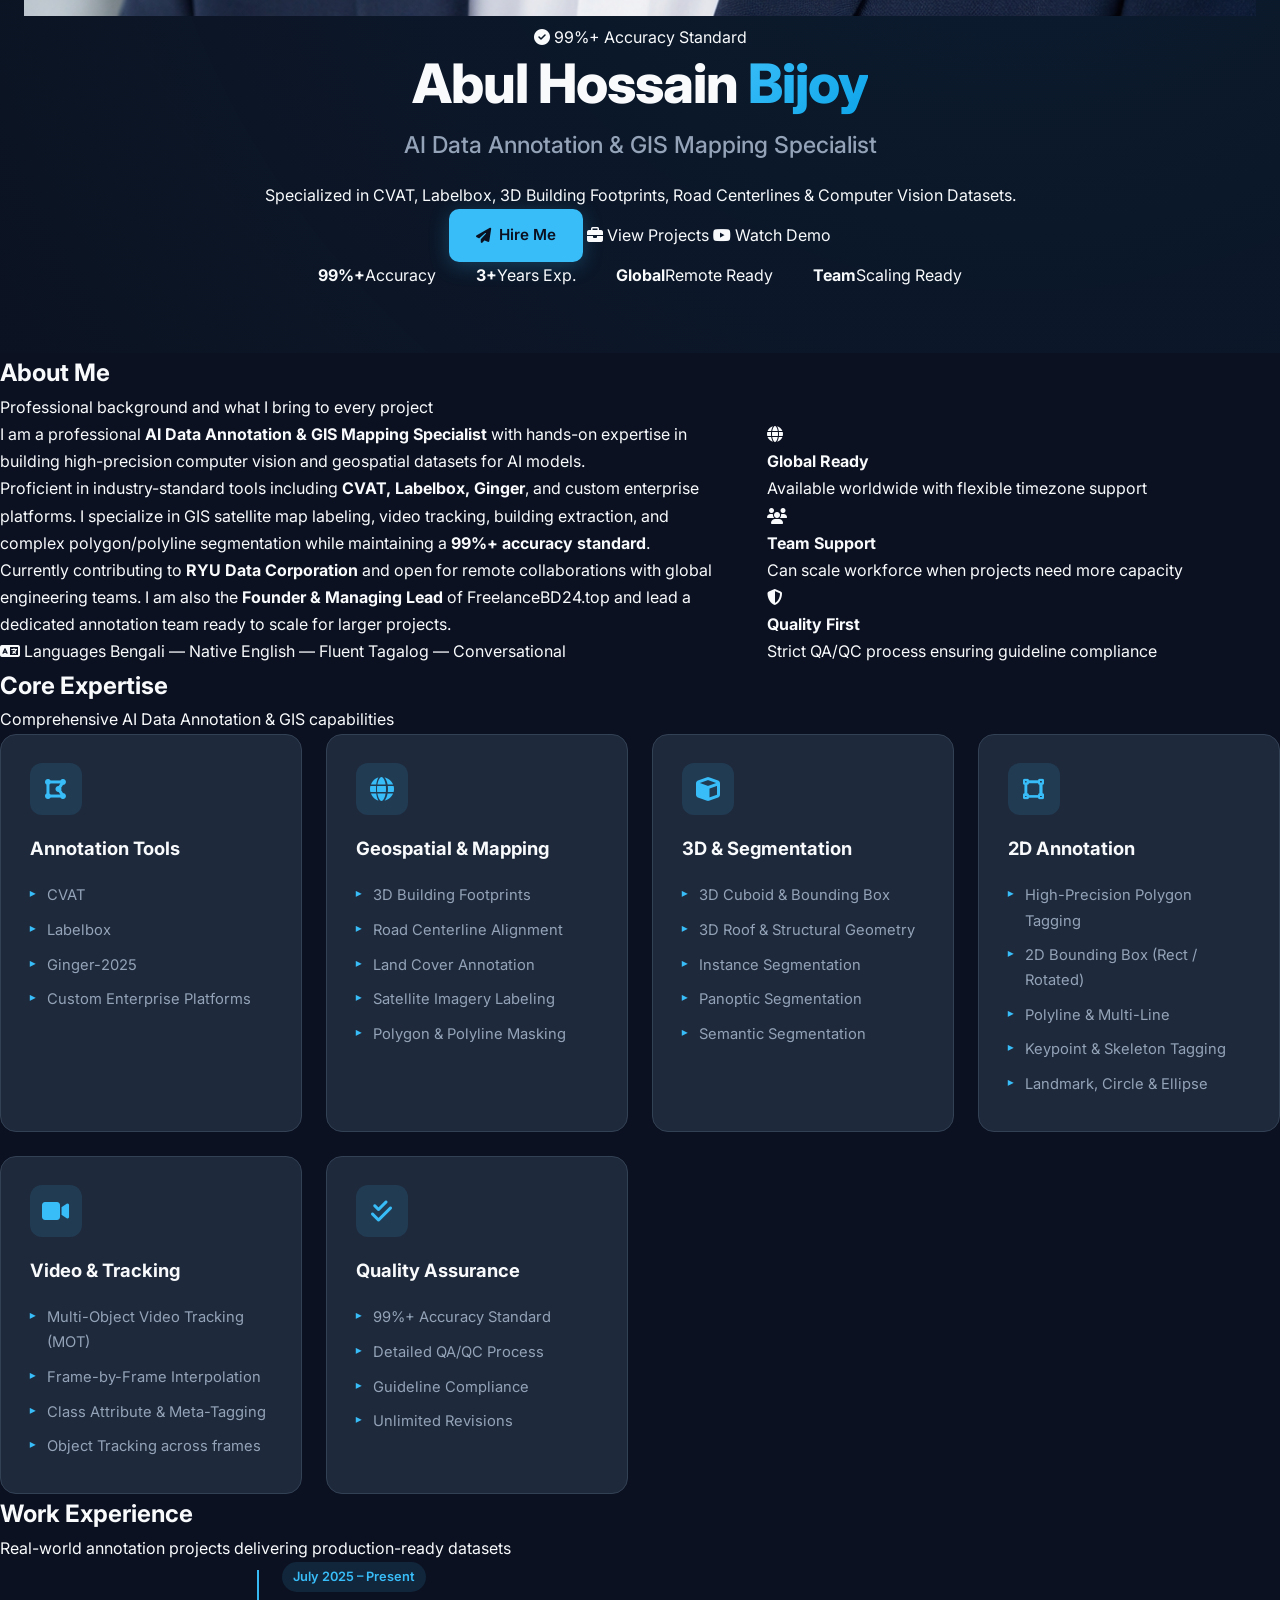
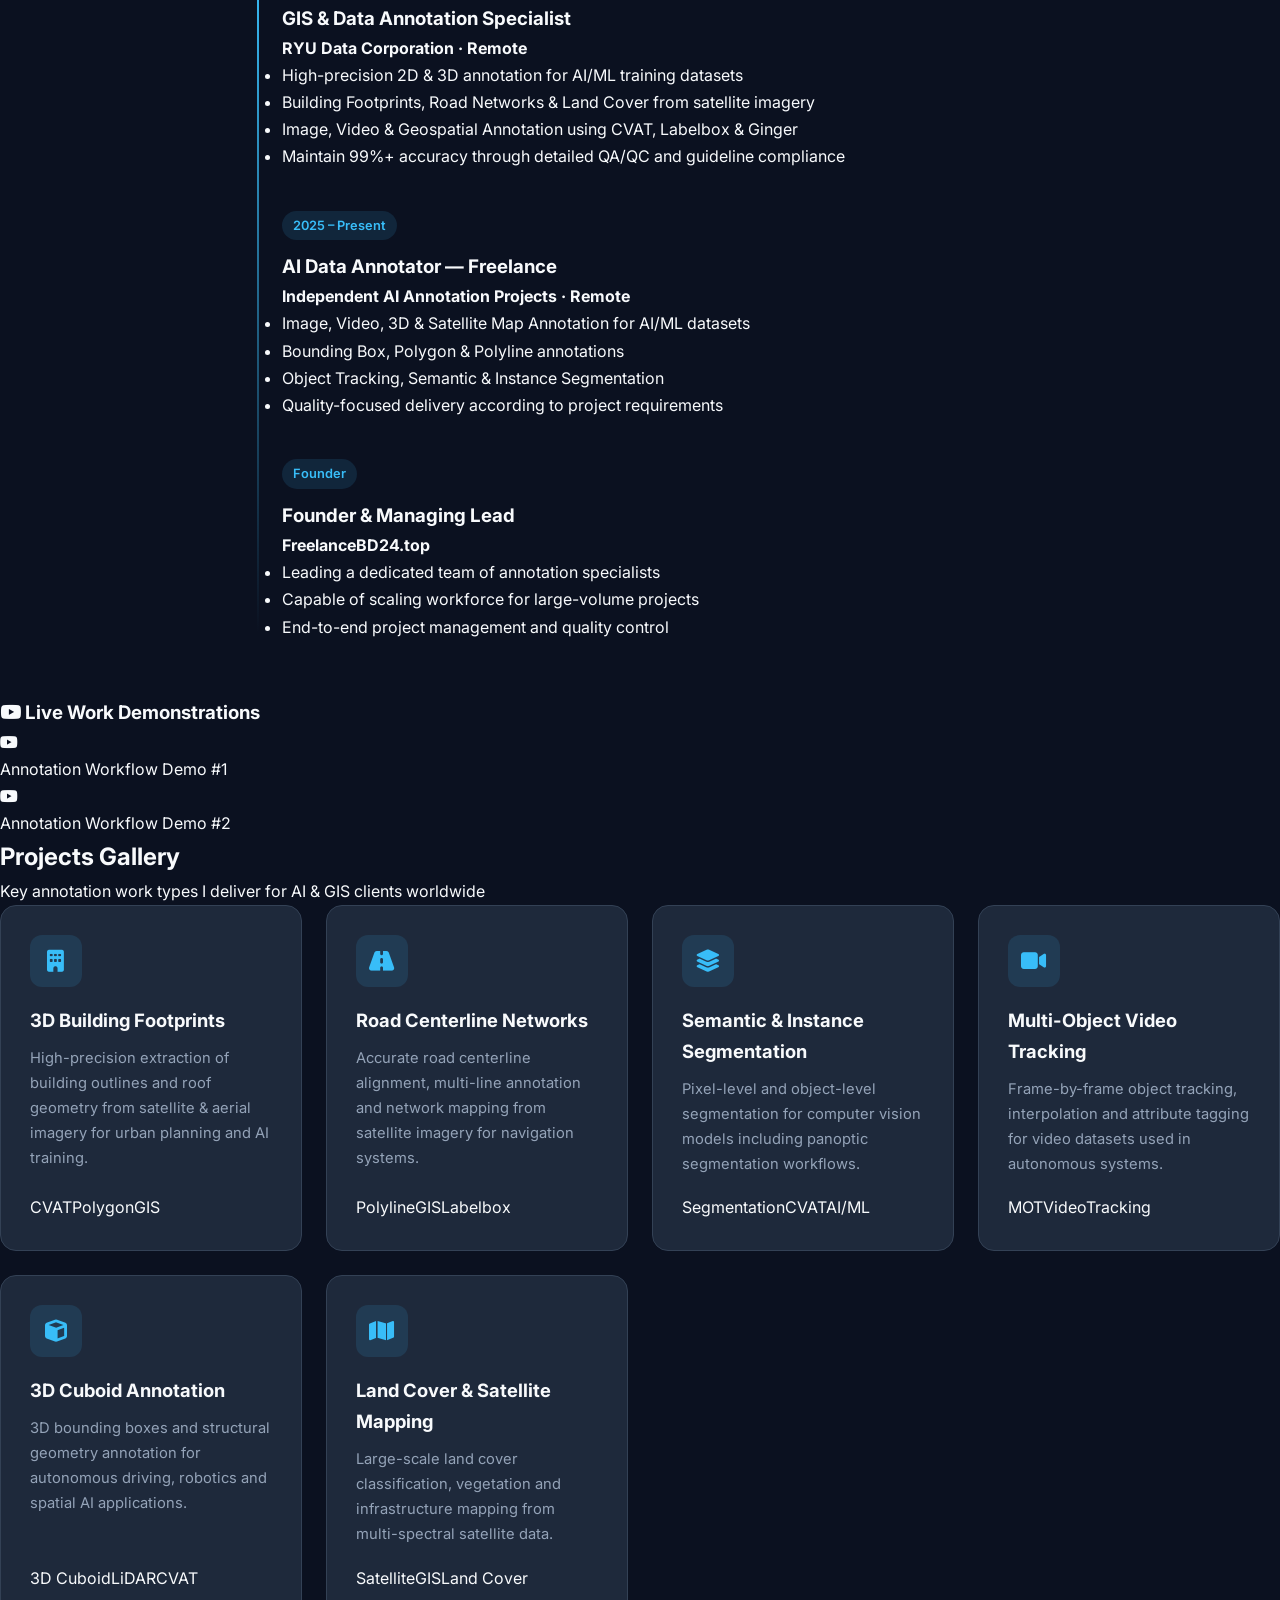
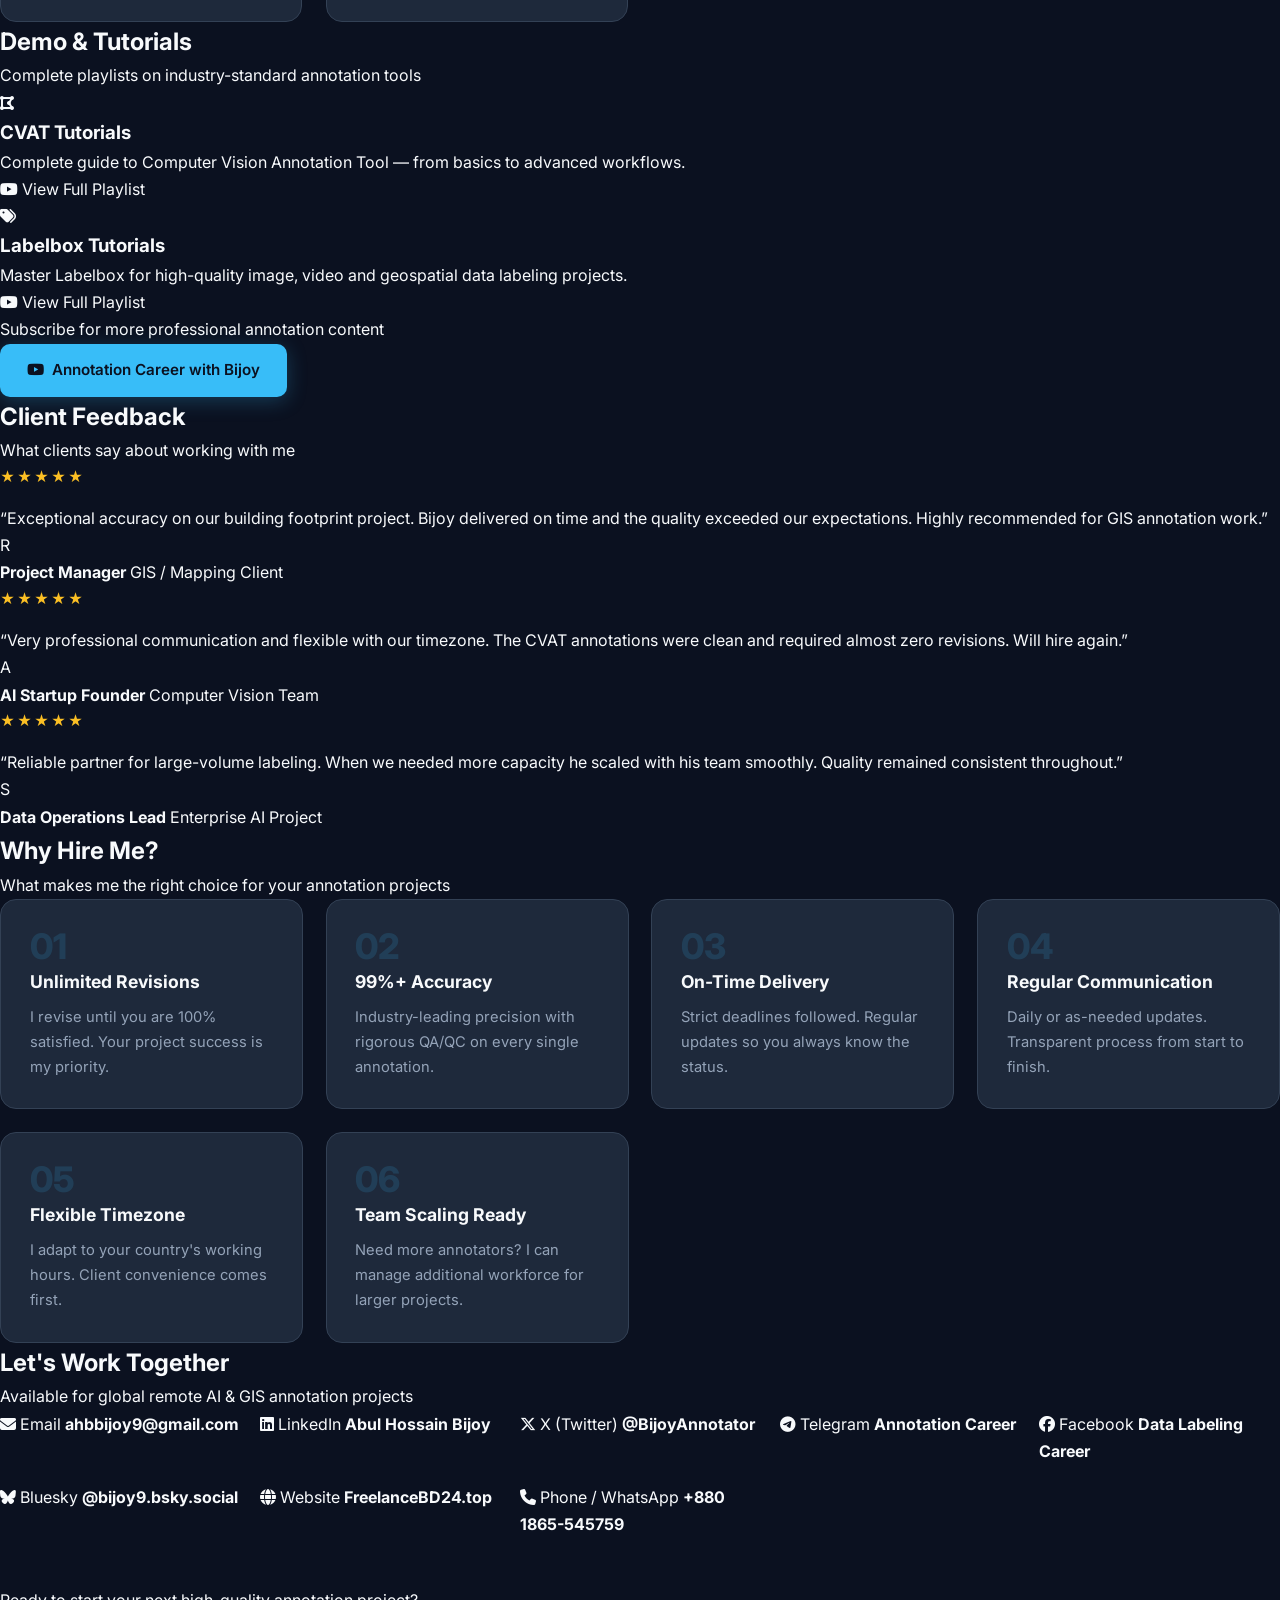
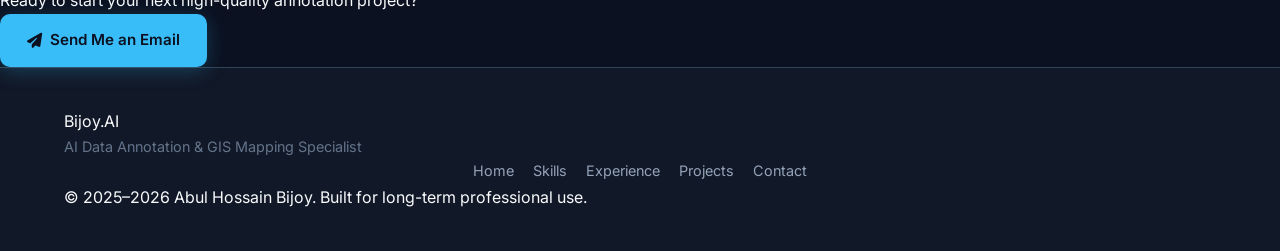
==== commit a3592fe8: "Update index.html" ====
--- a/index.html
+++ b/index.html
@@ -3,140 +3,128 @@
 <head>
   <meta charset="UTF-8" />
   <meta name="viewport" content="width=device-width, initial-scale=1.0" />
-  <meta name="description" content="Abul Hossain Bijoy - Professional AI Data Annotation & GIS Mapping Specialist. Expert in CVAT, Labelbox, 3D Building Footprints, Road Centerlines & Computer Vision Datasets. 99%+ Accuracy." />
-  <meta name="keywords" content="AI Data Annotation, GIS Mapping, CVAT, Labelbox, Computer Vision, Building Footprints, Data Labeling Specialist" />
+  <meta name="description" content="Abul Hossain Bijoy — AI Data Annotation & GIS Mapping Specialist. Expert in CVAT, Labelbox, 3D Building Footprints, Road Centerlines & Computer Vision Datasets. 99%+ Accuracy." />
   <meta name="author" content="Abul Hossain Bijoy" />
   <title>Abul Hossain Bijoy | AI Data Annotation & GIS Mapping Specialist</title>
   <link rel="stylesheet" href="style.css" />
   <link rel="stylesheet" href="https://cdnjs.cloudflare.com/ajax/libs/font-awesome/6.5.1/css/all.min.css" />
-  <link rel="preconnect" href="https://fonts.googleapis.com">
-  <link rel="preconnect" href="https://fonts.gstatic.com" crossorigin>
-  <link href="https://fonts.googleapis.com/css2?family=Inter:wght@300;400;500;600;700;800&display=swap" rel="stylesheet">
+  <link rel="preconnect" href="https://fonts.googleapis.com" />
+  <link rel="preconnect" href="https://fonts.gstatic.com" crossorigin />
+  <link href="https://fonts.googleapis.com/css2?family=Inter:wght@400;500;600;700;800&display=swap" rel="stylesheet" />
 </head>
 <body>
-  <!-- Header / Navigation -->
-  <header id="header">
-    <div class="logo">Bijoy<span>.AI</span></div>
-    <nav class="nav-desktop">
-      <a href="#home">Home</a>
-      <a href="#skills">Skills</a>
-      <a href="#experience">Experience</a>
-      <a href="#projects">Projects</a>
-      <a href="#demo">Demo</a>
-      <a href="#testimonials">Reviews</a>
-      <a href="#contact" class="btn-nav">Contact Me</a>
-    </nav>
-    <button class="menu-toggle" id="menuToggle" aria-label="Toggle menu">
-      <i class="fa-solid fa-bars"></i>
-    </button>
-  </header>
-
-  <!-- Mobile Nav -->
-  <div class="mobile-nav" id="mobileNav">
-    <a href="#home">Home</a>
-    <a href="#skills">Skills</a>
-    <a href="#experience">Experience</a>
-    <a href="#projects">Projects</a>
-    <a href="#demo">Demo</a>
-    <a href="#testimonials">Reviews</a>
-    <a href="#contact">Contact Me</a>
-  </div>
-
-  <!-- Hero / Home Section -->
-  <section id="home" class="hero">
-    <div class="hero-content">
-      <div class="profile-photo-wrap">
-        <img src="Profile_Photo.png" alt="Abul Hossain Bijoy - AI Data Annotation Specialist" class="profile-photo" />
-        <span class="online-dot" title="Available for work"></span>
-      </div>
-      <span class="badge"><i class="fa-solid fa-check-circle"></i> 99%+ Accuracy Standard</span>
-      <h1>Hi, I'm <span>Abul Hossain Bijoy</span></h1>
-      <h2>AI Data Annotation & GIS Mapping Specialist</h2>
-      <p class="slogan">Specialized in CVAT, Labelbox, 3D Building Footprints, Road Centerlines & Computer Vision Datasets.</p>
-      <p class="hero-desc">Detail-oriented professional delivering high-precision computer vision and geospatial datasets for AI/ML models. Open for global remote collaborations with engineering teams worldwide.</p>
-      <div class="hero-buttons">
-        <a href="#contact" class="btn-primary"><i class="fa-solid fa-paper-plane"></i> Hire Me</a>
-        <a href="#skills" class="btn-secondary"><i class="fa-solid fa-layer-group"></i> Explore Skills</a>
-        <a href="#demo" class="btn-secondary"><i class="fa-brands fa-youtube"></i> Watch Demos</a>
-      </div>
-      <div class="hero-stats">
-        <div class="stat">
-          <span class="stat-num">99%+</span>
-          <span class="stat-label">Accuracy</span>
-        </div>
-        <div class="stat">
-          <span class="stat-num">3+</span>
-          <span class="stat-label">Years Experience</span>
-        </div>
-        <div class="stat">
-          <span class="stat-num">Global</span>
-          <span class="stat-label">Remote Ready</span>
-        </div>
-        <div class="stat">
-          <span class="stat-num">Team</span>
-          <span class="stat-label">Scaling Ready</span>
-        </div>
-      </div>
-    </div>
-  </section>
-
-  <!-- About / Quick Intro -->
-  <section id="about" class="about-section">
-    <div class="section-container">
-      <h2 class="section-title">About Me</h2>
+
+  <!-- ========== NAVBAR ========== -->
+  <nav class="navbar" id="navbar">
+    <div class="nav-inner">
+      <a href="#home" class="nav-logo">Bijoy<span>.AI</span></a>
+      <ul class="nav-links" id="navLinks">
+        <li><a href="#home">Home</a></li>
+        <li><a href="#about">About</a></li>
+        <li><a href="#skills">Skills</a></li>
+        <li><a href="#experience">Experience</a></li>
+        <li><a href="#projects">Projects</a></li>
+        <li><a href="#demo">Demo</a></li>
+        <li><a href="#reviews">Reviews</a></li>
+        <li><a href="#contact" class="nav-cta">Contact Me</a></li>
+      </ul>
+      <button class="nav-toggle" id="navToggle" aria-label="Menu">
+        <span></span><span></span><span></span>
+      </button>
+    </div>
+  </nav>
+
+  <!-- ========== HERO ========== -->
+  <section class="hero" id="home">
+    <div class="hero-inner">
+      <div class="hero-photo">
+        <img src="Profile_Photo.png" alt="Abul Hossain Bijoy" />
+        <span class="status-dot"></span>
+      </div>
+      <div class="hero-text">
+        <p class="hero-badge"><i class="fa-solid fa-circle-check"></i> 99%+ Accuracy Standard</p>
+        <h1>Abul Hossain <span>Bijoy</span></h1>
+        <h2>AI Data Annotation & GIS Mapping Specialist</h2>
+        <p class="hero-tagline">Specialized in CVAT, Labelbox, 3D Building Footprints, Road Centerlines & Computer Vision Datasets.</p>
+        <div class="hero-actions">
+          <a href="#contact" class="btn btn-primary"><i class="fa-solid fa-paper-plane"></i> Hire Me</a>
+          <a href="#projects" class="btn btn-outline"><i class="fa-solid fa-briefcase"></i> View Projects</a>
+          <a href="#demo" class="btn btn-outline"><i class="fa-brands fa-youtube"></i> Watch Demo</a>
+        </div>
+        <div class="hero-stats">
+          <div><strong>99%+</strong><span>Accuracy</span></div>
+          <div><strong>3+</strong><span>Years Exp.</span></div>
+          <div><strong>Global</strong><span>Remote Ready</span></div>
+          <div><strong>Team</strong><span>Scaling Ready</span></div>
+        </div>
+      </div>
+    </div>
+  </section>
+
+  <!-- ========== ABOUT ========== -->
+  <section class="section" id="about">
+    <div class="container">
+      <div class="section-header">
+        <h2>About Me</h2>
+        <p>Professional background and what I bring to every project</p>
+      </div>
       <div class="about-grid">
-        <div class="about-text">
+        <div class="about-content">
           <p>I am a professional <strong>AI Data Annotation & GIS Mapping Specialist</strong> with hands-on expertise in building high-precision computer vision and geospatial datasets for AI models.</p>
           <p>Proficient in industry-standard tools including <strong>CVAT, Labelbox, Ginger</strong>, and custom enterprise platforms. I specialize in GIS satellite map labeling, video tracking, building extraction, and complex polygon/polyline segmentation while maintaining a <strong>99%+ accuracy standard</strong>.</p>
-          <p>Currently contributing to <strong>RYU Data Corporation</strong> and open for remote project collaborations with global engineering teams. I am also the <strong>Founder & Managing Lead</strong> of <a href="https://freelancebd24.top" target="_blank" rel="noopener">FreelanceBD24.top</a> and lead a dedicated annotation team ready to scale for larger projects.</p>
-          <div class="languages">
-            <h4><i class="fa-solid fa-language"></i> Languages</h4>
-            <div class="lang-tags">
-              <span>Bengali — Native</span>
-              <span>English — Fluent</span>
-              <span>Tagalog — Conversational</span>
-            </div>
-          </div>
-        </div>
-        <div class="about-highlights">
-          <div class="highlight-card">
+          <p>Currently contributing to <strong>RYU Data Corporation</strong> and open for remote collaborations with global engineering teams. I am also the <strong>Founder & Managing Lead</strong> of <a href="https://freelancebd24.top" target="_blank" rel="noopener">FreelanceBD24.top</a> and lead a dedicated annotation team ready to scale for larger projects.</p>
+          <div class="lang-row">
+            <span class="lang-label"><i class="fa-solid fa-language"></i> Languages</span>
+            <span class="chip">Bengali — Native</span>
+            <span class="chip">English — Fluent</span>
+            <span class="chip">Tagalog — Conversational</span>
+          </div>
+        </div>
+        <div class="about-cards">
+          <div class="info-card">
             <i class="fa-solid fa-globe"></i>
-            <h4>Global Ready</h4>
-            <p>Available for clients worldwide with flexible timezone support</p>
-          </div>
-          <div class="highlight-card">
+            <div>
+              <h4>Global Ready</h4>
+              <p>Available worldwide with flexible timezone support</p>
+            </div>
+          </div>
+          <div class="info-card">
             <i class="fa-solid fa-users"></i>
-            <h4>Team Support</h4>
-            <p>Can manage additional workforce when projects require scaling</p>
-          </div>
-          <div class="highlight-card">
+            <div>
+              <h4>Team Support</h4>
+              <p>Can scale workforce when projects need more capacity</p>
+            </div>
+          </div>
+          <div class="info-card">
             <i class="fa-solid fa-shield-halved"></i>
-            <h4>Quality First</h4>
-            <p>Strict QA/QC process ensuring guideline compliance</p>
-          </div>
-        </div>
-      </div>
-    </div>
-  </section>
-
-  <!-- Skills Section -->
-  <section id="skills" class="skills-section">
-    <div class="section-container">
-      <h2 class="section-title">Core Expertise</h2>
-      <p class="section-subtitle">Comprehensive AI Data Annotation & GIS capabilities</p>
-      
+            <div>
+              <h4>Quality First</h4>
+              <p>Strict QA/QC process ensuring guideline compliance</p>
+            </div>
+          </div>
+        </div>
+      </div>
+    </div>
+  </section>
+
+  <!-- ========== SKILLS ========== -->
+  <section class="section section-alt" id="skills">
+    <div class="container">
+      <div class="section-header">
+        <h2>Core Expertise</h2>
+        <p>Comprehensive AI Data Annotation & GIS capabilities</p>
+      </div>
       <div class="skills-grid">
         <div class="skill-card">
           <div class="skill-icon"><i class="fa-solid fa-draw-polygon"></i></div>
           <h3>Annotation Tools</h3>
           <ul>
-            <li>CVAT (Computer Vision Annotation Tool)</li>
+            <li>CVAT</li>
             <li>Labelbox</li>
             <li>Ginger-2025</li>
             <li>Custom Enterprise Platforms</li>
           </ul>
         </div>
-
         <div class="skill-card">
           <div class="skill-icon"><i class="fa-solid fa-globe"></i></div>
           <h3>Geospatial & Mapping</h3>
@@ -148,7 +136,6 @@
             <li>Polygon & Polyline Masking</li>
           </ul>
         </div>
-
         <div class="skill-card">
           <div class="skill-icon"><i class="fa-solid fa-cube"></i></div>
           <h3>3D & Segmentation</h3>
@@ -160,30 +147,27 @@
             <li>Semantic Segmentation</li>
           </ul>
         </div>
-
         <div class="skill-card">
           <div class="skill-icon"><i class="fa-solid fa-vector-square"></i></div>
           <h3>2D Annotation</h3>
           <ul>
             <li>High-Precision Polygon Tagging</li>
-            <li>2D Bounding Box (Rectangle / Rotated)</li>
-            <li>Polyline & Multi-Line Annotation</li>
+            <li>2D Bounding Box (Rect / Rotated)</li>
+            <li>Polyline & Multi-Line</li>
             <li>Keypoint & Skeleton Tagging</li>
             <li>Landmark, Circle & Ellipse</li>
           </ul>
         </div>
-
         <div class="skill-card">
           <div class="skill-icon"><i class="fa-solid fa-video"></i></div>
           <h3>Video & Tracking</h3>
           <ul>
             <li>Multi-Object Video Tracking (MOT)</li>
-            <li>Frame-by-Frame Object Interpolation</li>
+            <li>Frame-by-Frame Interpolation</li>
             <li>Class Attribute & Meta-Tagging</li>
             <li>Object Tracking across frames</li>
           </ul>
         </div>
-
         <div class="skill-card">
           <div class="skill-icon"><i class="fa-solid fa-check-double"></i></div>
           <h3>Quality Assurance</h3>
@@ -191,53 +175,52 @@
             <li>99%+ Accuracy Standard</li>
             <li>Detailed QA/QC Process</li>
             <li>Guideline Compliance</li>
-            <li>Unlimited Revisions until Client Satisfaction</li>
-          </ul>
-        </div>
-      </div>
-    </div>
-  </section>
-
-  <!-- Experience Section -->
-  <section id="experience" class="experience-section">
-    <div class="section-container">
-      <h2 class="section-title">Work Experience</h2>
-      <p class="section-subtitle">Real-world annotation projects delivering production-ready datasets</p>
-
+            <li>Unlimited Revisions</li>
+          </ul>
+        </div>
+      </div>
+    </div>
+  </section>
+
+  <!-- ========== EXPERIENCE ========== -->
+  <section class="section" id="experience">
+    <div class="container">
+      <div class="section-header">
+        <h2>Work Experience</h2>
+        <p>Real-world annotation projects delivering production-ready datasets</p>
+      </div>
       <div class="timeline">
         <div class="timeline-item">
-          <div class="timeline-marker"></div>
-          <div class="timeline-content">
+          <div class="timeline-dot"></div>
+          <div class="timeline-body">
             <span class="timeline-date">July 2025 – Present</span>
-            <h3>GIS & Data Annotation Specialist (Remote)</h3>
-            <h4>RYU Data Corporation</h4>
+            <h3>GIS & Data Annotation Specialist</h3>
+            <h4>RYU Data Corporation · Remote</h4>
             <ul>
-              <li>Perform high-precision 2D & 3D annotation for AI/ML training datasets</li>
-              <li>Create Building Footprints, Road Networks & Land Cover annotations from satellite imagery</li>
-              <li>Perform Image, Video & Geospatial Annotation using CVAT, Labelbox & Ginger</li>
-              <li>Maintain 99%+ annotation accuracy through detailed QA/QC and guideline compliance</li>
+              <li>High-precision 2D & 3D annotation for AI/ML training datasets</li>
+              <li>Building Footprints, Road Networks & Land Cover from satellite imagery</li>
+              <li>Image, Video & Geospatial Annotation using CVAT, Labelbox & Ginger</li>
+              <li>Maintain 99%+ accuracy through detailed QA/QC and guideline compliance</li>
             </ul>
           </div>
         </div>
-
         <div class="timeline-item">
-          <div class="timeline-marker"></div>
-          <div class="timeline-content">
+          <div class="timeline-dot"></div>
+          <div class="timeline-body">
             <span class="timeline-date">2025 – Present</span>
-            <h3>AI Data Annotator — Freelance / Remote</h3>
-            <h4>Independent AI Annotation Projects</h4>
+            <h3>AI Data Annotator — Freelance</h3>
+            <h4>Independent AI Annotation Projects · Remote</h4>
             <ul>
-              <li>Perform Image, Video, 3D & Satellite Map Annotation for AI/ML datasets</li>
-              <li>Create Bounding Box, Polygon & Polyline annotations</li>
-              <li>Perform Object Tracking, Semantic Segmentation & Image Segmentation</li>
-              <li>Deliver quality-focused annotations according to project requirements</li>
+              <li>Image, Video, 3D & Satellite Map Annotation for AI/ML datasets</li>
+              <li>Bounding Box, Polygon & Polyline annotations</li>
+              <li>Object Tracking, Semantic & Instance Segmentation</li>
+              <li>Quality-focused delivery according to project requirements</li>
             </ul>
           </div>
         </div>
-
         <div class="timeline-item">
-          <div class="timeline-marker"></div>
-          <div class="timeline-content">
+          <div class="timeline-dot"></div>
+          <div class="timeline-body">
             <span class="timeline-date">Founder</span>
             <h3>Founder & Managing Lead</h3>
             <h4><a href="https://freelancebd24.top" target="_blank" rel="noopener">FreelanceBD24.top</a></h4>
@@ -250,190 +233,135 @@
         </div>
       </div>
 
-      <!-- Work Samples / Shorts -->
-      <div class="work-samples">
+      <div class="demo-shorts">
         <h3><i class="fa-brands fa-youtube"></i> Live Work Demonstrations</h3>
-        <div class="samples-grid">
-          <a href="https://www.youtube.com/shorts/JsuwKmU4Kvo" target="_blank" rel="noopener" class="sample-card">
-            <div class="sample-thumb">
-              <i class="fa-brands fa-youtube"></i>
-              <span>Watch Short</span>
-            </div>
-            <p>Real Annotation Workflow Demo #1</p>
+        <div class="shorts-grid">
+          <a href="https://www.youtube.com/shorts/JsuwKmU4Kvo" target="_blank" rel="noopener" class="short-card">
+            <div class="short-play"><i class="fa-brands fa-youtube"></i></div>
+            <span>Annotation Workflow Demo #1</span>
           </a>
-          <a href="https://www.youtube.com/shorts/M6vo9xz1WRA" target="_blank" rel="noopener" class="sample-card">
-            <div class="sample-thumb">
-              <i class="fa-brands fa-youtube"></i>
-              <span>Watch Short</span>
-            </div>
-            <p>Real Annotation Workflow Demo #2</p>
+          <a href="https://www.youtube.com/shorts/M6vo9xz1WRA" target="_blank" rel="noopener" class="short-card">
+            <div class="short-play"><i class="fa-brands fa-youtube"></i></div>
+            <span>Annotation Workflow Demo #2</span>
           </a>
         </div>
       </div>
     </div>
   </section>
 
-  <!-- Projects Gallery Section -->
-  <section id="projects" class="projects-section">
-    <div class="section-container">
-      <h2 class="section-title">Projects Gallery</h2>
-      <p class="section-subtitle">Key annotation work types I deliver for AI & GIS clients worldwide</p>
-
+  <!-- ========== PROJECTS ========== -->
+  <section class="section section-alt" id="projects">
+    <div class="container">
+      <div class="section-header">
+        <h2>Projects Gallery</h2>
+        <p>Key annotation work types I deliver for AI & GIS clients worldwide</p>
+      </div>
       <div class="projects-grid">
         <div class="project-card">
           <div class="project-icon"><i class="fa-solid fa-building"></i></div>
           <h3>3D Building Footprints</h3>
           <p>High-precision extraction of building outlines and roof geometry from satellite & aerial imagery for urban planning and AI training.</p>
-          <div class="project-tags">
-            <span>CVAT</span>
-            <span>Polygon</span>
-            <span>GIS</span>
-          </div>
-        </div>
-
+          <div class="tags"><span>CVAT</span><span>Polygon</span><span>GIS</span></div>
+        </div>
         <div class="project-card">
           <div class="project-icon"><i class="fa-solid fa-road"></i></div>
           <h3>Road Centerline Networks</h3>
-          <p>Accurate road centerline alignment, multi-line annotation and network mapping from satellite imagery for navigation & mapping systems.</p>
-          <div class="project-tags">
-            <span>Polyline</span>
-            <span>GIS</span>
-            <span>Labelbox</span>
-          </div>
-        </div>
-
+          <p>Accurate road centerline alignment, multi-line annotation and network mapping from satellite imagery for navigation systems.</p>
+          <div class="tags"><span>Polyline</span><span>GIS</span><span>Labelbox</span></div>
+        </div>
         <div class="project-card">
           <div class="project-icon"><i class="fa-solid fa-layer-group"></i></div>
           <h3>Semantic & Instance Segmentation</h3>
           <p>Pixel-level and object-level segmentation for computer vision models including panoptic segmentation workflows.</p>
-          <div class="project-tags">
-            <span>Segmentation</span>
-            <span>CVAT</span>
-            <span>AI/ML</span>
-          </div>
-        </div>
-
+          <div class="tags"><span>Segmentation</span><span>CVAT</span><span>AI/ML</span></div>
+        </div>
         <div class="project-card">
           <div class="project-icon"><i class="fa-solid fa-video"></i></div>
           <h3>Multi-Object Video Tracking</h3>
           <p>Frame-by-frame object tracking, interpolation and attribute tagging for video datasets used in autonomous systems.</p>
-          <div class="project-tags">
-            <span>MOT</span>
-            <span>Video</span>
-            <span>Tracking</span>
-          </div>
-        </div>
-
+          <div class="tags"><span>MOT</span><span>Video</span><span>Tracking</span></div>
+        </div>
         <div class="project-card">
           <div class="project-icon"><i class="fa-solid fa-cube"></i></div>
           <h3>3D Cuboid Annotation</h3>
           <p>3D bounding boxes and structural geometry annotation for autonomous driving, robotics and spatial AI applications.</p>
-          <div class="project-tags">
-            <span>3D Cuboid</span>
-            <span>LiDAR</span>
-            <span>CVAT</span>
-          </div>
-        </div>
-
+          <div class="tags"><span>3D Cuboid</span><span>LiDAR</span><span>CVAT</span></div>
+        </div>
         <div class="project-card">
           <div class="project-icon"><i class="fa-solid fa-map"></i></div>
           <h3>Land Cover & Satellite Mapping</h3>
           <p>Large-scale land cover classification, vegetation and infrastructure mapping from multi-spectral satellite data.</p>
-          <div class="project-tags">
-            <span>Satellite</span>
-            <span>GIS</span>
-            <span>Land Cover</span>
-          </div>
-        </div>
-      </div>
-    </div>
-  </section>
-
-  <!-- Demo / YouTube Section -->
-  <section id="demo" class="demo-section">
-    <div class="section-container">
-      <h2 class="section-title">Demo & Tutorials</h2>
-      <p class="section-subtitle">Watch my complete playlists on industry-standard annotation tools</p>
-
-      <div class="playlist-grid">
-        <a href="https://www.youtube.com/playlist?list=PLMf0ktokQtoY" target="_blank" rel="noopener" class="playlist-card">
-          <div class="playlist-icon"><i class="fa-solid fa-draw-polygon"></i></div>
+          <div class="tags"><span>Satellite</span><span>GIS</span><span>Land Cover</span></div>
+        </div>
+      </div>
+    </div>
+  </section>
+
+  <!-- ========== DEMO ========== -->
+  <section class="section" id="demo">
+    <div class="container">
+      <div class="section-header">
+        <h2>Demo & Tutorials</h2>
+        <p>Complete playlists on industry-standard annotation tools</p>
+      </div>
+      <div class="demo-grid">
+        <a href="https://www.youtube.com/playlist?list=PLMf0ktokQtoY" target="_blank" rel="noopener" class="demo-card">
+          <div class="demo-icon"><i class="fa-solid fa-draw-polygon"></i></div>
           <h3>CVAT Tutorials</h3>
-          <p>Complete guide to Computer Vision Annotation Tool — from basics to advanced workflows</p>
-          <span class="playlist-link"><i class="fa-brands fa-youtube"></i> View Full Playlist</span>
-        </a>
-
-        <a href="https://www.youtube.com/playlist?list=PLTjekSHCtKEU" target="_blank" rel="noopener" class="playlist-card">
-          <div class="playlist-icon"><i class="fa-solid fa-tags"></i></div>
+          <p>Complete guide to Computer Vision Annotation Tool — from basics to advanced workflows.</p>
+          <span class="demo-link"><i class="fa-brands fa-youtube"></i> View Full Playlist</span>
+        </a>
+        <a href="https://www.youtube.com/playlist?list=PLTjekSHCtKEU" target="_blank" rel="noopener" class="demo-card">
+          <div class="demo-icon"><i class="fa-solid fa-tags"></i></div>
           <h3>Labelbox Tutorials</h3>
-          <p>Master Labelbox for high-quality image, video and geospatial data labeling projects</p>
-          <span class="playlist-link"><i class="fa-brands fa-youtube"></i> View Full Playlist</span>
-        </a>
-      </div>
-
-      <div class="channel-cta">
-        <p>Subscribe to my channel for more professional annotation content</p>
-        <a href="https://www.youtube.com/@AnnotationCareerwithBijoy" target="_blank" rel="noopener" class="btn-primary">
+          <p>Master Labelbox for high-quality image, video and geospatial data labeling projects.</p>
+          <span class="demo-link"><i class="fa-brands fa-youtube"></i> View Full Playlist</span>
+        </a>
+      </div>
+      <div class="channel-box">
+        <p>Subscribe for more professional annotation content</p>
+        <a href="https://www.youtube.com/@AnnotationCareerwithBijoy" target="_blank" rel="noopener" class="btn btn-primary">
           <i class="fa-brands fa-youtube"></i> Annotation Career with Bijoy
         </a>
       </div>
     </div>
   </section>
 
-  <!-- Testimonials Section -->
-  <section id="testimonials" class="testimonials-section">
-    <div class="section-container">
-      <h2 class="section-title">Client Feedback</h2>
-      <p class="section-subtitle">What clients say about working with me</p>
-
-      <div class="testimonials-grid">
-        <div class="testimonial-card">
-          <div class="stars">
-            <i class="fa-solid fa-star"></i>
-            <i class="fa-solid fa-star"></i>
-            <i class="fa-solid fa-star"></i>
-            <i class="fa-solid fa-star"></i>
-            <i class="fa-solid fa-star"></i>
-          </div>
-          <p class="quote">"Exceptional accuracy on our building footprint project. Bijoy delivered on time and the quality exceeded our expectations. Highly recommended for GIS annotation work."</p>
-          <div class="client-info">
-            <div class="client-avatar">R</div>
+  <!-- ========== REVIEWS ========== -->
+  <section class="section section-alt" id="reviews">
+    <div class="container">
+      <div class="section-header">
+        <h2>Client Feedback</h2>
+        <p>What clients say about working with me</p>
+      </div>
+      <div class="reviews-grid">
+        <div class="review-card">
+          <div class="stars">★★★★★</div>
+          <p>“Exceptional accuracy on our building footprint project. Bijoy delivered on time and the quality exceeded our expectations. Highly recommended for GIS annotation work.”</p>
+          <div class="reviewer">
+            <div class="avatar">R</div>
             <div>
               <strong>Project Manager</strong>
               <span>GIS / Mapping Client</span>
             </div>
           </div>
         </div>
-
-        <div class="testimonial-card">
-          <div class="stars">
-            <i class="fa-solid fa-star"></i>
-            <i class="fa-solid fa-star"></i>
-            <i class="fa-solid fa-star"></i>
-            <i class="fa-solid fa-star"></i>
-            <i class="fa-solid fa-star"></i>
-          </div>
-          <p class="quote">"Very professional communication and flexible with our timezone. The CVAT annotations were clean and required almost zero revisions. Will hire again."</p>
-          <div class="client-info">
-            <div class="client-avatar">A</div>
+        <div class="review-card">
+          <div class="stars">★★★★★</div>
+          <p>“Very professional communication and flexible with our timezone. The CVAT annotations were clean and required almost zero revisions. Will hire again.”</p>
+          <div class="reviewer">
+            <div class="avatar">A</div>
             <div>
               <strong>AI Startup Founder</strong>
               <span>Computer Vision Team</span>
             </div>
           </div>
         </div>
-
-        <div class="testimonial-card">
-          <div class="stars">
-            <i class="fa-solid fa-star"></i>
-            <i class="fa-solid fa-star"></i>
-            <i class="fa-solid fa-star"></i>
-            <i class="fa-solid fa-star"></i>
-            <i class="fa-solid fa-star"></i>
-          </div>
-          <p class="quote">"Reliable partner for large-volume labeling. When we needed more capacity he scaled with his team smoothly. Quality remained consistent throughout."</p>
-          <div class="client-info">
-            <div class="client-avatar">S</div>
+        <div class="review-card">
+          <div class="stars">★★★★★</div>
+          <p>“Reliable partner for large-volume labeling. When we needed more capacity he scaled with his team smoothly. Quality remained consistent throughout.”</p>
+          <div class="reviewer">
+            <div class="avatar">S</div>
             <div>
               <strong>Data Operations Lead</strong>
               <span>Enterprise AI Project</span>
@@ -441,45 +369,44 @@
           </div>
         </div>
       </div>
-
-      <p class="testimonial-note"><i class="fa-solid fa-info-circle"></i> Testimonials reflect typical client feedback based on delivered quality standards. Real project references available upon request.</p>
-    </div>
-  </section>
-
-  <!-- Why Hire Me Section -->
-  <section id="why-me" class="why-section">
-    <div class="section-container">
-      <h2 class="section-title">Why Hire Me?</h2>
-      <p class="section-subtitle">What makes me the perfect choice for your annotation projects</p>
-
+    </div>
+  </section>
+
+  <!-- ========== WHY ME ========== -->
+  <section class="section" id="why">
+    <div class="container">
+      <div class="section-header">
+        <h2>Why Hire Me?</h2>
+        <p>What makes me the right choice for your annotation projects</p>
+      </div>
       <div class="why-grid">
         <div class="why-card">
-          <div class="why-num">01</div>
+          <span class="why-num">01</span>
           <h3>Unlimited Revisions</h3>
           <p>I revise until you are 100% satisfied. Your project success is my priority.</p>
         </div>
         <div class="why-card">
-          <div class="why-num">02</div>
+          <span class="why-num">02</span>
           <h3>99%+ Accuracy</h3>
           <p>Industry-leading precision with rigorous QA/QC on every single annotation.</p>
         </div>
         <div class="why-card">
-          <div class="why-num">03</div>
+          <span class="why-num">03</span>
           <h3>On-Time Delivery</h3>
-          <p>Strict deadlines followed. Time-to-time updates so you always know the status.</p>
-        </div>
-        <div class="why-card">
-          <div class="why-num">04</div>
+          <p>Strict deadlines followed. Regular updates so you always know the status.</p>
+        </div>
+        <div class="why-card">
+          <span class="why-num">04</span>
           <h3>Regular Communication</h3>
           <p>Daily or as-needed updates. Transparent process from start to finish.</p>
         </div>
         <div class="why-card">
-          <div class="why-num">05</div>
+          <span class="why-num">05</span>
           <h3>Flexible Timezone</h3>
-          <p>I adapt to your country's working hours. No objections — client convenience first.</p>
-        </div>
-        <div class="why-card">
-          <div class="why-num">06</div>
+          <p>I adapt to your country's working hours. Client convenience comes first.</p>
+        </div>
+        <div class="why-card">
+          <span class="why-num">06</span>
           <h3>Team Scaling Ready</h3>
           <p>Need more annotators? I can manage additional workforce for larger projects.</p>
         </div>
@@ -487,69 +414,69 @@
     </div>
   </section>
 
-  <!-- Contact Section -->
-  <section id="contact" class="contact-section">
-    <div class="section-container">
-      <h2 class="section-title">Let's Work Together</h2>
-      <p class="section-subtitle">Available for global remote AI & GIS annotation projects. Let's discuss your requirements.</p>
-
+  <!-- ========== CONTACT ========== -->
+  <section class="section section-alt" id="contact">
+    <div class="container">
+      <div class="section-header">
+        <h2>Let's Work Together</h2>
+        <p>Available for global remote AI & GIS annotation projects</p>
+      </div>
       <div class="contact-grid">
-        <a href="mailto:ahbbijoy9@gmail.com" class="contact-card">
+        <a href="mailto:ahbbijoy9@gmail.com" class="contact-item">
           <i class="fa-solid fa-envelope"></i>
           <span>Email</span>
           <strong>ahbbijoy9@gmail.com</strong>
         </a>
-        <a href="https://www.linkedin.com/in/abul-hossain-bijoy" target="_blank" rel="noopener" class="contact-card">
+        <a href="https://www.linkedin.com/in/abul-hossain-bijoy" target="_blank" rel="noopener" class="contact-item">
           <i class="fa-brands fa-linkedin"></i>
           <span>LinkedIn</span>
           <strong>Abul Hossain Bijoy</strong>
         </a>
-        <a href="https://x.com/BijoyAnnotator" target="_blank" rel="noopener" class="contact-card">
+        <a href="https://x.com/BijoyAnnotator" target="_blank" rel="noopener" class="contact-item">
           <i class="fa-brands fa-x-twitter"></i>
           <span>X (Twitter)</span>
           <strong>@BijoyAnnotator</strong>
         </a>
-        <a href="https://t.me/Annotation_Career_with_Bijoy" target="_blank" rel="noopener" class="contact-card">
+        <a href="https://t.me/Annotation_Career_with_Bijoy" target="_blank" rel="noopener" class="contact-item">
           <i class="fa-brands fa-telegram"></i>
           <span>Telegram</span>
           <strong>Annotation Career</strong>
         </a>
-        <a href="https://www.facebook.com/DataLabelingCareer" target="_blank" rel="noopener" class="contact-card">
+        <a href="https://www.facebook.com/DataLabelingCareer" target="_blank" rel="noopener" class="contact-item">
           <i class="fa-brands fa-facebook"></i>
           <span>Facebook</span>
           <strong>Data Labeling Career</strong>
         </a>
-        <a href="https://bsky.app/profile/bijoy9.bsky.social" target="_blank" rel="noopener" class="contact-card">
+        <a href="https://bsky.app/profile/bijoy9.bsky.social" target="_blank" rel="noopener" class="contact-item">
           <i class="fa-brands fa-bluesky"></i>
           <span>Bluesky</span>
           <strong>@bijoy9.bsky.social</strong>
         </a>
-        <a href="https://freelancebd24.top" target="_blank" rel="noopener" class="contact-card">
+        <a href="https://freelancebd24.top" target="_blank" rel="noopener" class="contact-item">
           <i class="fa-solid fa-globe"></i>
           <span>Website</span>
           <strong>FreelanceBD24.top</strong>
         </a>
-        <a href="tel:+8801865545759" class="contact-card">
+        <a href="tel:+8801865545759" class="contact-item">
           <i class="fa-solid fa-phone"></i>
           <span>Phone / WhatsApp</span>
           <strong>+880 1865-545759</strong>
         </a>
       </div>
-
-      <div class="final-cta">
+      <div class="contact-cta">
         <p>Ready to start your next high-quality annotation project?</p>
-        <a href="mailto:ahbbijoy9@gmail.com" class="btn-primary btn-large">
+        <a href="mailto:ahbbijoy9@gmail.com" class="btn btn-primary btn-lg">
           <i class="fa-solid fa-paper-plane"></i> Send Me an Email
         </a>
       </div>
     </div>
   </section>
 
-  <!-- Footer -->
-  <footer>
-    <div class="footer-content">
+  <!-- ========== FOOTER ========== -->
+  <footer class="footer">
+    <div class="container footer-inner">
       <div class="footer-brand">
-        <div class="logo">Bijoy<span>.AI</span></div>
+        <a href="#home" class="nav-logo">Bijoy<span>.AI</span></a>
         <p>AI Data Annotation & GIS Mapping Specialist</p>
       </div>
       <div class="footer-links">
@@ -557,10 +484,9 @@
         <a href="#skills">Skills</a>
         <a href="#experience">Experience</a>
         <a href="#projects">Projects</a>
-        <a href="#demo">Demo</a>
         <a href="#contact">Contact</a>
       </div>
-      <p class="copyright">© 2025–2026 Abul Hossain Bijoy. Built for long-term professional use across all marketplaces.</p>
+      <p class="footer-copy">© 2025–2026 Abul Hossain Bijoy. Built for long-term professional use.</p>
     </div>
   </footer>
 
--- a/style.css
+++ b/style.css
@@ -1,135 +1,1142 @@
+/* ========================================
+   Professional Portfolio - Abul Hossain Bijoy
+   Long-term, marketplace-ready design
+   ======================================== */
+
+:root {
+  --bg-primary: #0b1120;
+  --bg-secondary: #111827;
+  --bg-card: #1e293b;
+  --bg-card-hover: #243447;
+  --accent: #38bdf8;
+  --accent-dark: #0ea5e9;
+  --accent-glow: rgba(56, 189, 248, 0.25);
+  --text-primary: #f8fafc;
+  --text-secondary: #94a3b8;
+  --text-muted: #64748b;
+  --border: #334155;
+  --success: #22c55e;
+  --radius: 12px;
+  --radius-lg: 16px;
+  --shadow: 0 10px 40px rgba(0, 0, 0, 0.35);
+  --transition: 0.3s cubic-bezier(0.4, 0, 0.2, 1);
+}
+
 * {
   margin: 0;
   padding: 0;
   box-sizing: border-box;
-  font-family: 'Segoe UI', Tahoma, Geneva, Verdana, sans-serif;
+}
+
+html {
+  scroll-behavior: smooth;
+  scroll-padding-top: 80px;
 }
 
 body {
-  background-color: #0f172a;
-  color: #f8fafc;
-  line-height: 1.6;
-}
-
+  font-family: 'Inter', 'Segoe UI', system-ui, -apple-system, sans-serif;
+  background-color: var(--bg-primary);
+  color: var(--text-primary);
+  line-height: 1.7;
+  overflow-x: hidden;
+}
+
+a {
+  color: inherit;
+  text-decoration: none;
+}
+
+img {
+  max-width: 100%;
+}
+
+/* ========== Header ========== */
 header {
   display: flex;
   justify-content: space-between;
   align-items: center;
-  padding: 1.5rem 5%;
-  background: rgba(15, 23, 42, 0.9);
+  padding: 1rem 5%;
+  background: rgba(11, 17, 32, 0.85);
   position: fixed;
   width: 100%;
   top: 0;
   z-index: 1000;
-  backdrop-filter: blur(10px);
+  backdrop-filter: blur(16px);
+  border-bottom: 1px solid rgba(51, 65, 85, 0.5);
+  transition: var(--transition);
+}
+
+header.scrolled {
+  padding: 0.7rem 5%;
+  box-shadow: 0 4px 30px rgba(0, 0, 0, 0.4);
 }
 
 .logo {
   font-size: 1.5rem;
-  font-weight: bold;
-}
-.logo span { color: #38bdf8; }
-
-nav a {
-  color: #cbd5e1;
-  text-decoration: none;
-  margin-left: 1.5rem;
-  transition: 0.3s;
-}
-
-nav a:hover { color: #38bdf8; }
-
+  font-weight: 800;
+  letter-spacing: -0.5px;
+}
+
+.logo span {
+  color: var(--accent);
+}
+
+.nav-desktop {
+  display: flex;
+  align-items: center;
+  gap: 0.5rem;
+}
+
+.nav-desktop a {
+  color: var(--text-secondary);
+  font-size: 0.95rem;
+  font-weight: 500;
+  padding: 0.5rem 0.9rem;
+  border-radius: 8px;
+  transition: var(--transition);
+}
+
+.nav-desktop a:hover {
+  color: var(--accent);
+  background: rgba(56, 189, 248, 0.08);
+}
+
+.btn-nav {
+  background: var(--accent) !important;
+  color: var(--bg-primary) !important;
+  font-weight: 600 !important;
+  padding: 0.55rem 1.2rem !important;
+}
+
+.btn-nav:hover {
+  background: var(--accent-dark) !important;
+  transform: translateY(-1px);
+}
+
+.menu-toggle {
+  display: none;
+  background: none;
+  border: none;
+  color: var(--text-primary);
+  font-size: 1.4rem;
+  cursor: pointer;
+  padding: 0.4rem;
+}
+
+.mobile-nav {
+  display: none;
+  position: fixed;
+  top: 70px;
+  left: 0;
+  right: 0;
+  background: var(--bg-secondary);
+  flex-direction: column;
+  padding: 1rem;
+  z-index: 999;
+  border-bottom: 1px solid var(--border);
+  transform: translateY(-120%);
+  transition: transform 0.35s ease;
+}
+
+.mobile-nav.open {
+  transform: translateY(0);
+}
+
+.mobile-nav a {
+  padding: 0.9rem 1rem;
+  color: var(--text-secondary);
+  font-weight: 500;
+  border-radius: 8px;
+}
+
+.mobile-nav a:hover {
+  background: rgba(56, 189, 248, 0.1);
+  color: var(--accent);
+}
+
+/* ========== Hero ========== */
 .hero {
   min-height: 100vh;
   display: flex;
   align-items: center;
   justify-content: center;
   text-align: center;
-  padding: 0 1rem;
-  background: radial-gradient(circle at center, #1e293b 0%, #0f172a 100%);
+  padding: 7rem 1.5rem 4rem;
+  background: 
+    radial-gradient(ellipse 80% 50% at 50% -20%, rgba(56, 189, 248, 0.15), transparent),
+    radial-gradient(circle at 80% 60%, rgba(14, 165, 233, 0.08), transparent),
+    var(--bg-primary);
+}
+
+.hero-content {
+  max-width: 860px;
+}
+
+/* Profile Photo */
+.profile-photo-wrap {
+  position: relative;
+  display: inline-block;
+  margin-bottom: 1.5rem;
+}
+
+.profile-photo {
+  width: 140px;
+  height: 140px;
+  border-radius: 50%;
+  object-fit: cover;
+  border: 3px solid var(--accent);
+  box-shadow: 0 0 0 6px rgba(56, 189, 248, 0.2), 0 12px 40px rgba(0, 0, 0, 0.4);
+  transition: var(--transition);
+}
+
+.profile-photo:hover {
+  transform: scale(1.04);
+  box-shadow: 0 0 0 8px rgba(56, 189, 248, 0.25), 0 16px 50px rgba(0, 0, 0, 0.45);
+}
+
+.online-dot {
+  position: absolute;
+  bottom: 10px;
+  right: 10px;
+  width: 18px;
+  height: 18px;
+  background: var(--success);
+  border-radius: 50%;
+  border: 3px solid var(--bg-primary);
+  box-shadow: 0 0 8px rgba(34, 197, 94, 0.6);
 }
 
 .badge {
+  display: inline-flex;
+  align-items: center;
+  gap: 0.4rem;
+  background: rgba(56, 189, 248, 0.12);
+  color: var(--accent);
+  padding: 0.45rem 1.1rem;
+  border-radius: 50px;
+  border: 1px solid rgba(56, 189, 248, 0.35);
+  font-size: 0.85rem;
+  font-weight: 600;
+  margin-bottom: 1.5rem;
+}
+
+.hero h1 {
+  font-size: clamp(2.2rem, 5vw, 3.4rem);
+  font-weight: 800;
+  line-height: 1.2;
+  margin-bottom: 0.6rem;
+  letter-spacing: -1px;
+}
+
+.hero h1 span {
+  color: var(--accent);
+  background: linear-gradient(135deg, #38bdf8, #0ea5e9);
+  -webkit-background-clip: text;
+  -webkit-text-fill-color: transparent;
+  background-clip: text;
+}
+
+.hero h2 {
+  font-size: clamp(1.15rem, 2.5vw, 1.45rem);
+  font-weight: 500;
+  color: var(--text-secondary);
+  margin-bottom: 1rem;
+}
+
+.slogan {
+  font-size: 1.05rem;
+  color: var(--accent);
+  font-weight: 500;
+  margin-bottom: 1rem;
+  max-width: 640px;
+  margin-left: auto;
+  margin-right: auto;
+}
+
+.hero-desc {
+  color: var(--text-secondary);
+  max-width: 620px;
+  margin: 0 auto 2rem;
+  font-size: 1rem;
+}
+
+.hero-buttons {
+  display: flex;
+  flex-wrap: wrap;
+  justify-content: center;
+  gap: 0.8rem;
+  margin-bottom: 3rem;
+}
+
+.btn-primary, .btn-secondary {
+  display: inline-flex;
+  align-items: center;
+  gap: 0.5rem;
+  padding: 0.85rem 1.7rem;
+  border-radius: 10px;
+  font-weight: 600;
+  font-size: 0.95rem;
+  transition: var(--transition);
+}
+
+.btn-primary {
+  background: var(--accent);
+  color: var(--bg-primary);
+  box-shadow: 0 4px 20px var(--accent-glow);
+}
+
+.btn-primary:hover {
+  background: var(--accent-dark);
+  transform: translateY(-3px);
+  box-shadow: 0 8px 30px var(--accent-glow);
+}
+
+.btn-secondary {
+  border: 1px solid var(--border);
+  color: var(--text-secondary);
+  background: rgba(30, 41, 59, 0.5);
+}
+
+.btn-secondary:hover {
+  border-color: var(--accent);
+  color: var(--accent);
+  transform: translateY(-2px);
+}
+
+.btn-large {
+  padding: 1rem 2.2rem;
+  font-size: 1.05rem;
+}
+
+.hero-stats {
+  display: flex;
+  justify-content: center;
+  gap: 2.5rem;
+  flex-wrap: wrap;
+}
+
+.stat {
+  display: flex;
+  flex-direction: column;
+  align-items: center;
+}
+
+.stat-num {
+  font-size: 1.6rem;
+  font-weight: 800;
+  color: var(--accent);
+}
+
+.stat-label {
+  font-size: 0.85rem;
+  color: var(--text-muted);
+  margin-top: 0.2rem;
+}
+
+/* ========== Sections Common ========== */
+.section-container {
+  max-width: 1140px;
+  margin: 0 auto;
+  padding: 0 1.5rem;
+}
+
+.section-title {
+  font-size: clamp(1.8rem, 4vw, 2.4rem);
+  font-weight: 800;
+  text-align: center;
+  margin-bottom: 0.6rem;
+  letter-spacing: -0.5px;
+}
+
+.section-subtitle {
+  text-align: center;
+  color: var(--text-secondary);
+  max-width: 560px;
+  margin: 0 auto 3rem;
+  font-size: 1.05rem;
+}
+
+/* ========== About ========== */
+.about-section {
+  padding: 5rem 0;
+  background: var(--bg-secondary);
+}
+
+.about-grid {
+  display: grid;
+  grid-template-columns: 1.4fr 1fr;
+  gap: 3rem;
+  align-items: start;
+}
+
+.about-text p {
+  color: var(--text-secondary);
+  margin-bottom: 1.1rem;
+  font-size: 1.02rem;
+}
+
+.about-text strong {
+  color: var(--text-primary);
+}
+
+.about-text a {
+  color: var(--accent);
+  font-weight: 600;
+}
+
+.about-text a:hover {
+  text-decoration: underline;
+}
+
+.languages {
+  margin-top: 1.8rem;
+  padding-top: 1.5rem;
+  border-top: 1px solid var(--border);
+}
+
+.languages h4 {
+  display: flex;
+  align-items: center;
+  gap: 0.5rem;
+  margin-bottom: 0.8rem;
+  font-size: 1rem;
+}
+
+.lang-tags {
+  display: flex;
+  flex-wrap: wrap;
+  gap: 0.6rem;
+}
+
+.lang-tags span {
   background: rgba(56, 189, 248, 0.1);
-  color: #38bdf8;
-  padding: 0.5rem 1rem;
-  border-radius: 20px;
-  border: 1px solid #38bdf8;
+  color: var(--accent);
+  padding: 0.35rem 0.9rem;
+  border-radius: 50px;
+  font-size: 0.85rem;
+  font-weight: 500;
+  border: 1px solid rgba(56, 189, 248, 0.2);
+}
+
+.about-highlights {
+  display: flex;
+  flex-direction: column;
+  gap: 1.2rem;
+}
+
+.highlight-card {
+  background: var(--bg-card);
+  padding: 1.4rem;
+  border-radius: var(--radius);
+  border: 1px solid var(--border);
+  transition: var(--transition);
+}
+
+.highlight-card:hover {
+  border-color: var(--accent);
+  transform: translateX(4px);
+}
+
+.highlight-card i {
+  font-size: 1.5rem;
+  color: var(--accent);
+  margin-bottom: 0.6rem;
+}
+
+.highlight-card h4 {
+  font-size: 1.05rem;
+  margin-bottom: 0.3rem;
+}
+
+.highlight-card p {
+  color: var(--text-secondary);
   font-size: 0.9rem;
 }
 
-.hero h1 {
-  font-size: 3rem;
-  margin: 1rem 0;
-}
-.hero h1 span { color: #38bdf8; }
-
-.hero-buttons {
-  margin-top: 2rem;
-}
-
-.btn-primary, .btn-secondary {
-  padding: 0.8rem 1.8rem;
-  border-radius: 8px;
-  text-decoration: none;
-  font-weight: bold;
-  margin: 0 0.5rem;
-  display: inline-block;
-  transition: 0.3s;
-}
-
-.btn-primary {
-  background: #38bdf8;
-  color: #0f172a;
-}
-
-.btn-secondary {
-  border: 1px solid #cbd5e1;
-  color: #cbd5e1;
-}
-
-.btn-primary:hover { transform: translateY(-3px); box-shadow: 0 10px 20px rgba(56,189,248,0.3); }
-
-.skills-section, .contact-section {
-  padding: 5rem 10%;
-  text-align: center;
+/* ========== Skills ========== */
+.skills-section {
+  padding: 5rem 0;
 }
 
 .skills-grid {
   display: grid;
-  grid-template-columns: repeat(auto-fit, minmax(250px, 1fr));
-  gap: 2rem;
-  margin-top: 3rem;
+  grid-template-columns: repeat(auto-fit, minmax(280px, 1fr));
+  gap: 1.5rem;
 }
 
 .skill-card {
-  background: #1e293b;
+  background: var(--bg-card);
+  padding: 1.8rem;
+  border-radius: var(--radius-lg);
+  border: 1px solid var(--border);
+  transition: var(--transition);
+  opacity: 0;
+  transform: translateY(24px);
+}
+
+.skill-card.visible {
+  opacity: 1;
+  transform: translateY(0);
+}
+
+.skill-card:hover {
+  border-color: var(--accent);
+  transform: translateY(-6px);
+  box-shadow: 0 12px 40px rgba(0, 0, 0, 0.3);
+  background: var(--bg-card-hover);
+}
+
+.skill-icon {
+  width: 52px;
+  height: 52px;
+  display: flex;
+  align-items: center;
+  justify-content: center;
+  background: rgba(56, 189, 248, 0.12);
+  border-radius: 12px;
+  margin-bottom: 1.1rem;
+}
+
+.skill-icon i {
+  font-size: 1.5rem;
+  color: var(--accent);
+}
+
+.skill-card h3 {
+  font-size: 1.15rem;
+  margin-bottom: 0.9rem;
+  font-weight: 700;
+}
+
+.skill-card ul {
+  list-style: none;
+}
+
+.skill-card li {
+  color: var(--text-secondary);
+  font-size: 0.92rem;
+  padding: 0.3rem 0;
+  padding-left: 1.1rem;
+  position: relative;
+}
+
+.skill-card li::before {
+  content: "▸";
+  position: absolute;
+  left: 0;
+  color: var(--accent);
+  font-size: 0.75rem;
+}
+
+/* ========== Experience ========== */
+.experience-section {
+  padding: 5rem 0;
+  background: var(--bg-secondary);
+}
+
+.timeline {
+  position: relative;
+  max-width: 780px;
+  margin: 0 auto 3.5rem;
+  padding-left: 2rem;
+}
+
+.timeline::before {
+  content: "";
+  position: absolute;
+  left: 7px;
+  top: 8px;
+  bottom: 8px;
+  width: 2px;
+  background: linear-gradient(to bottom, var(--accent), transparent);
+}
+
+.timeline-item {
+  position: relative;
+  margin-bottom: 2.5rem;
+}
+
+.timeline-marker {
+  position: absolute;
+  left: -2rem;
+  top: 6px;
+  width: 16px;
+  height: 16px;
+  border-radius: 50%;
+  background: var(--accent);
+  border: 3px solid var(--bg-secondary);
+  box-shadow: 0 0 0 3px rgba(56, 189, 248, 0.3);
+}
+
+.timeline-content {
+  background: var(--bg-card);
+  padding: 1.6rem;
+  border-radius: var(--radius);
+  border: 1px solid var(--border);
+  transition: var(--transition);
+}
+
+.timeline-content:hover {
+  border-color: var(--accent);
+}
+
+.timeline-date {
+  display: inline-block;
+  background: rgba(56, 189, 248, 0.12);
+  color: var(--accent);
+  font-size: 0.8rem;
+  font-weight: 600;
+  padding: 0.25rem 0.7rem;
+  border-radius: 50px;
+  margin-bottom: 0.7rem;
+}
+
+.timeline-content h3 {
+  font-size: 1.15rem;
+  margin-bottom: 0.25rem;
+}
+
+.timeline-content h4 {
+  color: var(--text-secondary);
+  font-weight: 500;
+  font-size: 0.95rem;
+  margin-bottom: 0.8rem;
+}
+
+.timeline-content h4 a {
+  color: var(--accent);
+}
+
+.timeline-content ul {
+  list-style: none;
+}
+
+.timeline-content li {
+  color: var(--text-secondary);
+  font-size: 0.92rem;
+  padding: 0.25rem 0;
+  padding-left: 1rem;
+  position: relative;
+}
+
+.timeline-content li::before {
+  content: "•";
+  position: absolute;
+  left: 0;
+  color: var(--accent);
+}
+
+/* Work Samples */
+.work-samples {
+  text-align: center;
+}
+
+.work-samples h3 {
+  font-size: 1.3rem;
+  margin-bottom: 1.5rem;
+  display: flex;
+  align-items: center;
+  justify-content: center;
+  gap: 0.5rem;
+}
+
+.work-samples h3 i {
+  color: #ff0000;
+}
+
+.samples-grid {
+  display: grid;
+  grid-template-columns: repeat(auto-fit, minmax(240px, 1fr));
+  gap: 1.2rem;
+  max-width: 600px;
+  margin: 0 auto;
+}
+
+.sample-card {
+  background: var(--bg-card);
+  border-radius: var(--radius);
+  border: 1px solid var(--border);
+  overflow: hidden;
+  transition: var(--transition);
+}
+
+.sample-card:hover {
+  border-color: #ff0000;
+  transform: translateY(-4px);
+  box-shadow: 0 10px 30px rgba(255, 0, 0, 0.15);
+}
+
+.sample-thumb {
+  background: linear-gradient(135deg, #1a1a2e, #16213e);
+  height: 120px;
+  display: flex;
+  flex-direction: column;
+  align-items: center;
+  justify-content: center;
+  gap: 0.4rem;
+  color: #ff4444;
+}
+
+.sample-thumb i {
+  font-size: 2.2rem;
+}
+
+.sample-thumb span {
+  font-size: 0.85rem;
+  font-weight: 600;
+}
+
+.sample-card p {
+  padding: 0.9rem;
+  font-size: 0.9rem;
+  color: var(--text-secondary);
+}
+
+/* ========== Projects Gallery ========== */
+.projects-section {
+  padding: 5rem 0;
+}
+
+.projects-grid {
+  display: grid;
+  grid-template-columns: repeat(auto-fit, minmax(300px, 1fr));
+  gap: 1.5rem;
+}
+
+.project-card {
+  background: var(--bg-card);
+  padding: 1.8rem;
+  border-radius: var(--radius-lg);
+  border: 1px solid var(--border);
+  transition: var(--transition);
+  display: flex;
+  flex-direction: column;
+}
+
+.project-card:hover {
+  border-color: var(--accent);
+  transform: translateY(-6px);
+  box-shadow: 0 12px 40px rgba(0, 0, 0, 0.3);
+}
+
+.project-icon {
+  width: 52px;
+  height: 52px;
+  display: flex;
+  align-items: center;
+  justify-content: center;
+  background: rgba(56, 189, 248, 0.12);
+  border-radius: 12px;
+  margin-bottom: 1.1rem;
+}
+
+.project-icon i {
+  font-size: 1.4rem;
+  color: var(--accent);
+}
+
+.project-card h3 {
+  font-size: 1.15rem;
+  margin-bottom: 0.6rem;
+  font-weight: 700;
+}
+
+.project-card p {
+  color: var(--text-secondary);
+  font-size: 0.92rem;
+  flex-grow: 1;
+  margin-bottom: 1.1rem;
+}
+
+.project-tags {
+  display: flex;
+  flex-wrap: wrap;
+  gap: 0.45rem;
+}
+
+.project-tags span {
+  background: rgba(56, 189, 248, 0.1);
+  color: var(--accent);
+  font-size: 0.75rem;
+  font-weight: 600;
+  padding: 0.25rem 0.65rem;
+  border-radius: 50px;
+  border: 1px solid rgba(56, 189, 248, 0.2);
+}
+
+/* ========== Demo / YouTube ========== */
+.demo-section {
+  padding: 5rem 0;
+  background: var(--bg-secondary);
+}
+
+.playlist-grid {
+  display: grid;
+  grid-template-columns: repeat(auto-fit, minmax(300px, 1fr));
+  gap: 1.8rem;
+  margin-bottom: 2.5rem;
+}
+
+.playlist-card {
+  background: var(--bg-card);
   padding: 2rem;
-  border-radius: 12px;
-  border: 1px solid #334155;
-  transition: 0.3s;
-}
-
-.skill-card:hover {
-  transform: translateY(-5px);
-  border-color: #38bdf8;
-}
-
-.skill-card i {
-  font-size: 2.5rem;
-  color: #38bdf8;
+  border-radius: var(--radius-lg);
+  border: 1px solid var(--border);
+  transition: var(--transition);
+  display: flex;
+  flex-direction: column;
+}
+
+.playlist-card:hover {
+  border-color: var(--accent);
+  transform: translateY(-6px);
+  box-shadow: 0 15px 40px rgba(0, 0, 0, 0.35);
+}
+
+.playlist-icon {
+  width: 56px;
+  height: 56px;
+  display: flex;
+  align-items: center;
+  justify-content: center;
+  background: rgba(56, 189, 248, 0.12);
+  border-radius: 14px;
+  margin-bottom: 1.2rem;
+}
+
+.playlist-icon i {
+  font-size: 1.6rem;
+  color: var(--accent);
+}
+
+.playlist-card h3 {
+  font-size: 1.25rem;
+  margin-bottom: 0.6rem;
+}
+
+.playlist-card p {
+  color: var(--text-secondary);
+  font-size: 0.95rem;
+  flex-grow: 1;
+  margin-bottom: 1.2rem;
+}
+
+.playlist-link {
+  display: inline-flex;
+  align-items: center;
+  gap: 0.4rem;
+  color: #ff4444;
+  font-weight: 600;
+  font-size: 0.95rem;
+}
+
+.channel-cta {
+  text-align: center;
+  padding: 2rem;
+  background: rgba(56, 189, 248, 0.06);
+  border-radius: var(--radius-lg);
+  border: 1px dashed rgba(56, 189, 248, 0.3);
+}
+
+.channel-cta p {
+  color: var(--text-secondary);
   margin-bottom: 1rem;
 }
 
-.contact-links {
-  margin-top: 2rem;
-  display: flex;
+/* ========== Testimonials ========== */
+.testimonials-section {
+  padding: 5rem 0;
+}
+
+.testimonials-grid {
+  display: grid;
+  grid-template-columns: repeat(auto-fit, minmax(280px, 1fr));
+  gap: 1.5rem;
+  margin-bottom: 2rem;
+}
+
+.testimonial-card {
+  background: var(--bg-card);
+  padding: 1.8rem;
+  border-radius: var(--radius-lg);
+  border: 1px solid var(--border);
+  transition: var(--transition);
+  display: flex;
+  flex-direction: column;
+}
+
+.testimonial-card:hover {
+  border-color: var(--accent);
+  transform: translateY(-4px);
+}
+
+.stars {
+  color: #fbbf24;
+  font-size: 0.9rem;
+  margin-bottom: 1rem;
+  letter-spacing: 2px;
+}
+
+.quote {
+  color: var(--text-secondary);
+  font-size: 0.95rem;
+  font-style: italic;
+  line-height: 1.65;
+  flex-grow: 1;
+  margin-bottom: 1.4rem;
+}
+
+.client-info {
+  display: flex;
+  align-items: center;
+  gap: 0.8rem;
+}
+
+.client-avatar {
+  width: 42px;
+  height: 42px;
+  border-radius: 50%;
+  background: linear-gradient(135deg, var(--accent), var(--accent-dark));
+  color: var(--bg-primary);
+  display: flex;
+  align-items: center;
   justify-content: center;
-  gap: 2rem;
-}
-
-.contact-links a {
-  color: #38bdf8;
-  text-decoration: none;
+  font-weight: 700;
   font-size: 1.1rem;
 }
+
+.client-info strong {
+  display: block;
+  font-size: 0.95rem;
+}
+
+.client-info span {
+  font-size: 0.8rem;
+  color: var(--text-muted);
+}
+
+.testimonial-note {
+  text-align: center;
+  color: var(--text-muted);
+  font-size: 0.85rem;
+  max-width: 640px;
+  margin: 0 auto;
+}
+
+.testimonial-note i {
+  color: var(--accent);
+  margin-right: 0.3rem;
+}
+
+/* ========== Why Me ========== */
+.why-section {
+  padding: 5rem 0;
+  background: var(--bg-secondary);
+}
+
+.why-grid {
+  display: grid;
+  grid-template-columns: repeat(auto-fit, minmax(260px, 1fr));
+  gap: 1.4rem;
+}
+
+.why-card {
+  background: var(--bg-card);
+  padding: 1.8rem;
+  border-radius: var(--radius-lg);
+  border: 1px solid var(--border);
+  transition: var(--transition);
+  position: relative;
+  overflow: hidden;
+}
+
+.why-card:hover {
+  border-color: var(--accent);
+  transform: translateY(-4px);
+}
+
+.why-num {
+  font-size: 2.2rem;
+  font-weight: 800;
+  color: rgba(56, 189, 248, 0.15);
+  line-height: 1;
+  margin-bottom: 0.6rem;
+}
+
+.why-card h3 {
+  font-size: 1.1rem;
+  margin-bottom: 0.5rem;
+}
+
+.why-card p {
+  color: var(--text-secondary);
+  font-size: 0.92rem;
+}
+
+/* ========== Contact ========== */
+.contact-section {
+  padding: 5rem 0;
+}
+
+.contact-grid {
+  display: grid;
+  grid-template-columns: repeat(auto-fit, minmax(220px, 1fr));
+  gap: 1.2rem;
+  margin-bottom: 3rem;
+}
+
+.contact-card {
+  background: var(--bg-card);
+  padding: 1.5rem;
+  border-radius: var(--radius);
+  border: 1px solid var(--border);
+  display: flex;
+  flex-direction: column;
+  align-items: flex-start;
+  gap: 0.35rem;
+  transition: var(--transition);
+}
+
+.contact-card:hover {
+  border-color: var(--accent);
+  transform: translateY(-4px);
+  box-shadow: 0 10px 30px rgba(0, 0, 0, 0.25);
+}
+
+.contact-card i {
+  font-size: 1.4rem;
+  color: var(--accent);
+  margin-bottom: 0.3rem;
+}
+
+.contact-card span {
+  font-size: 0.8rem;
+  color: var(--text-muted);
+  text-transform: uppercase;
+  letter-spacing: 0.5px;
+}
+
+.contact-card strong {
+  font-size: 0.95rem;
+  font-weight: 600;
+  word-break: break-all;
+}
+
+.final-cta {
+  text-align: center;
+  padding: 2.5rem;
+  background: linear-gradient(135deg, rgba(56, 189, 248, 0.1), rgba(14, 165, 233, 0.05));
+  border-radius: var(--radius-lg);
+  border: 1px solid rgba(56, 189, 248, 0.25);
+}
+
+.final-cta p {
+  font-size: 1.15rem;
+  margin-bottom: 1.3rem;
+  color: var(--text-secondary);
+}
+
+/* ========== Footer ========== */
+footer {
+  background: var(--bg-secondary);
+  border-top: 1px solid var(--border);
+  padding: 2.5rem 5%;
+}
+
+.footer-content {
+  max-width: 1140px;
+  margin: 0 auto;
+  display: flex;
+  flex-direction: column;
+  align-items: center;
+  gap: 1.2rem;
+  text-align: center;
+}
+
+.footer-brand .logo {
+  font-size: 1.3rem;
+  margin-bottom: 0.3rem;
+}
+
+.footer-brand p {
+  color: var(--text-muted);
+  font-size: 0.9rem;
+}
+
+.footer-links {
+  display: flex;
+  flex-wrap: wrap;
+  justify-content: center;
+  gap: 1.2rem;
+}
+
+.footer-links a {
+  color: var(--text-secondary);
+  font-size: 0.9rem;
+  transition: var(--transition);
+}
+
+.footer-links a:hover {
+  color: var(--accent);
+}
+
+.copyright {
+  color: var(--text-muted);
+  font-size: 0.8rem;
+  margin-top: 0.5rem;
+}
+
+/* ========== Responsive ========== */
+@media (max-width: 900px) {
+  .about-grid {
+    grid-template-columns: 1fr;
+  }
+}
+
+@media (max-width: 768px) {
+  .nav-desktop {
+    display: none;
+  }
+
+  .menu-toggle {
+    display: block;
+  }
+
+  .mobile-nav {
+    display: flex;
+  }
+
+  .hero {
+    padding-top: 6rem;
+  }
+
+  .hero-stats {
+    gap: 1.5rem;
+  }
+
+  .profile-photo {
+    width: 120px;
+    height: 120px;
+  }
+
+  .timeline {
+    padding-left: 1.5rem;
+  }
+
+  .timeline-marker {
+    left: -1.5rem;
+  }
+}
+
+@media (max-width: 480px) {
+  .hero-buttons {
+    flex-direction: column;
+    align-items: center;
+  }
+
+  .btn-primary, .btn-secondary {
+    width: 100%;
+    max-width: 280px;
+    justify-content: center;
+  }
+}
